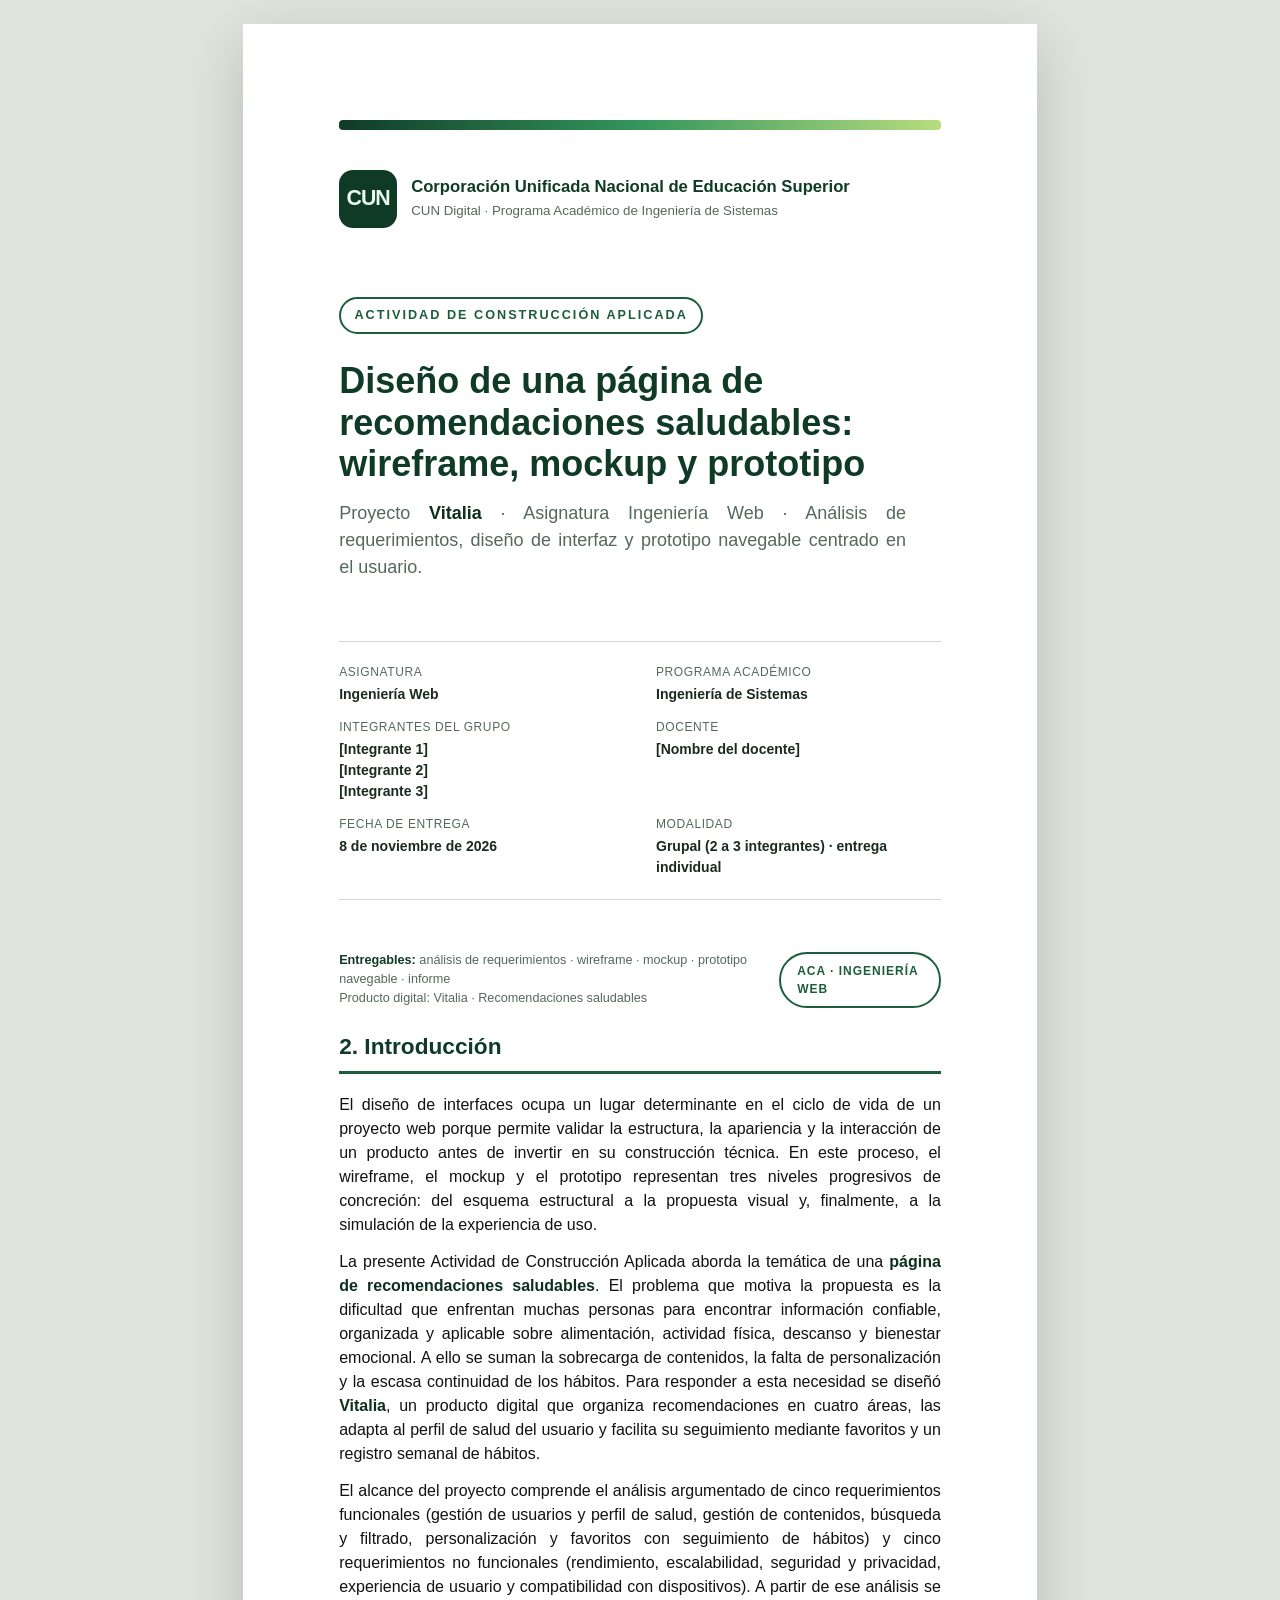
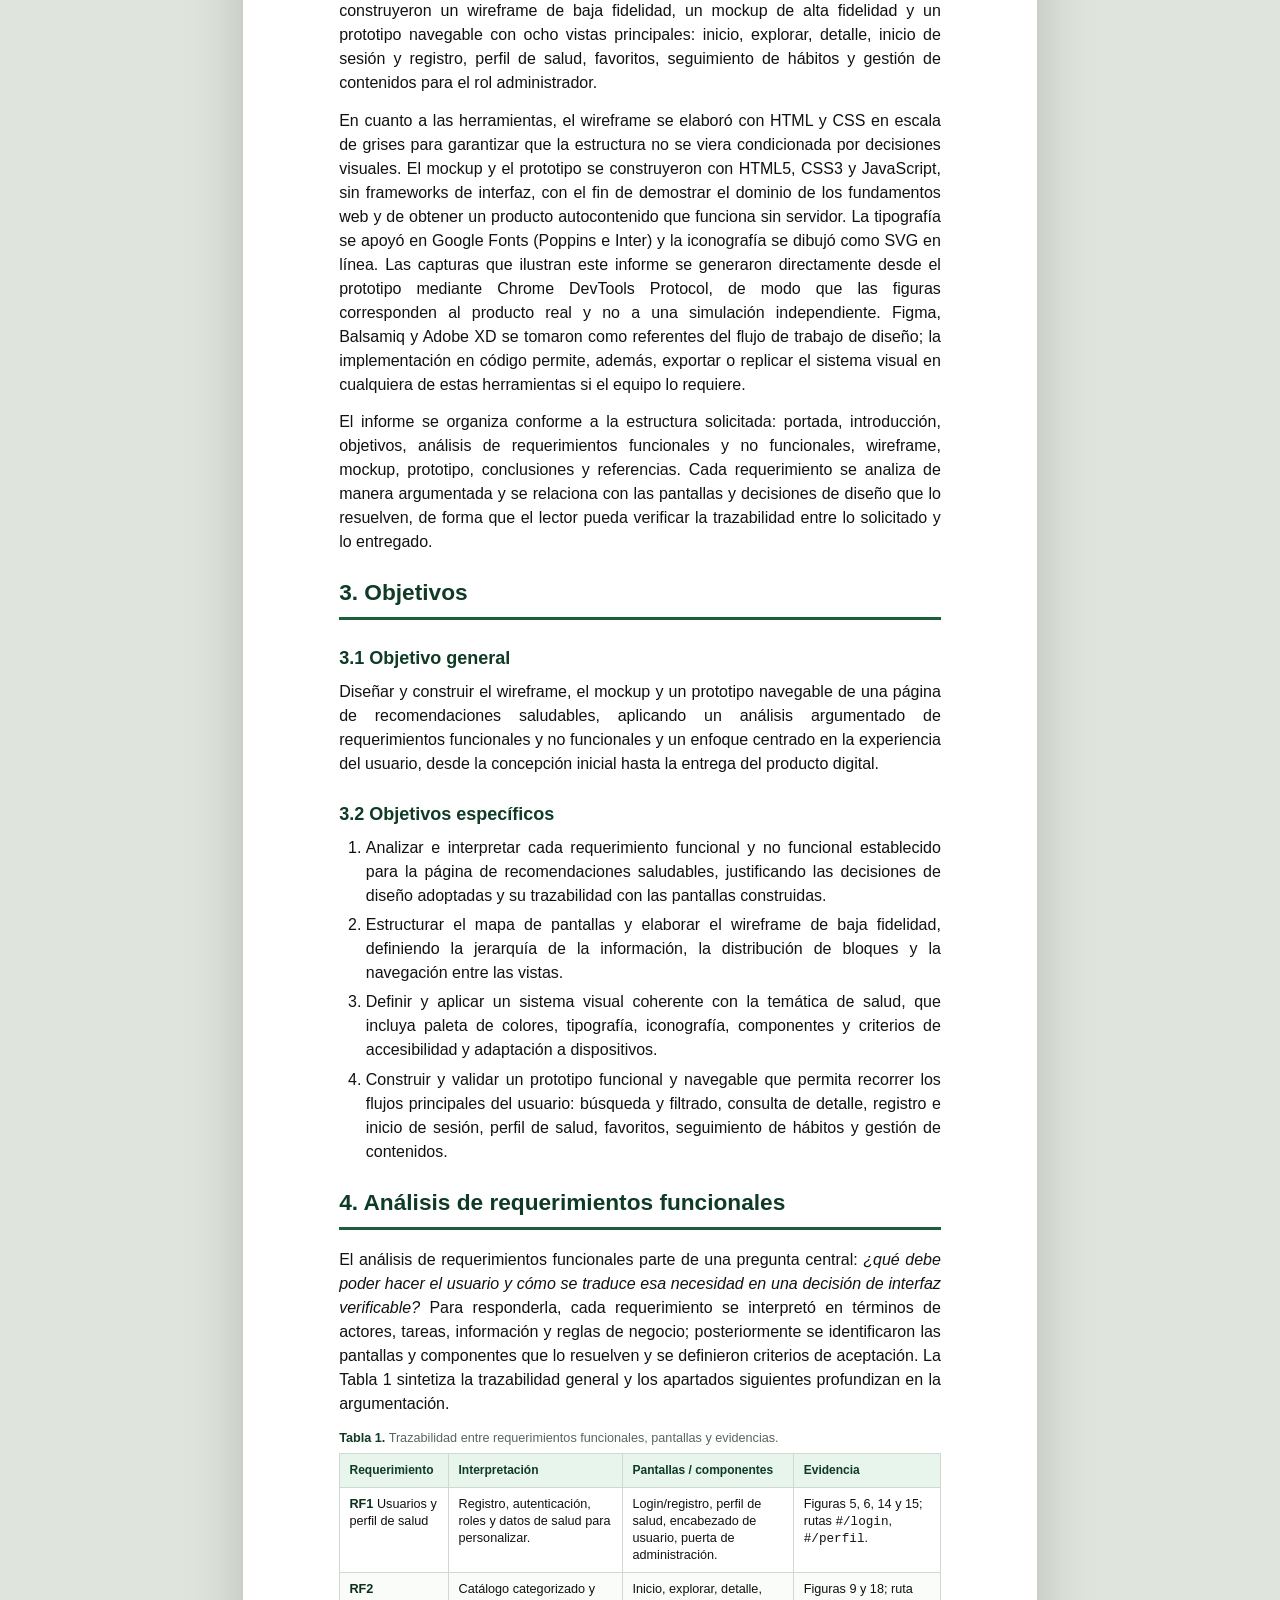
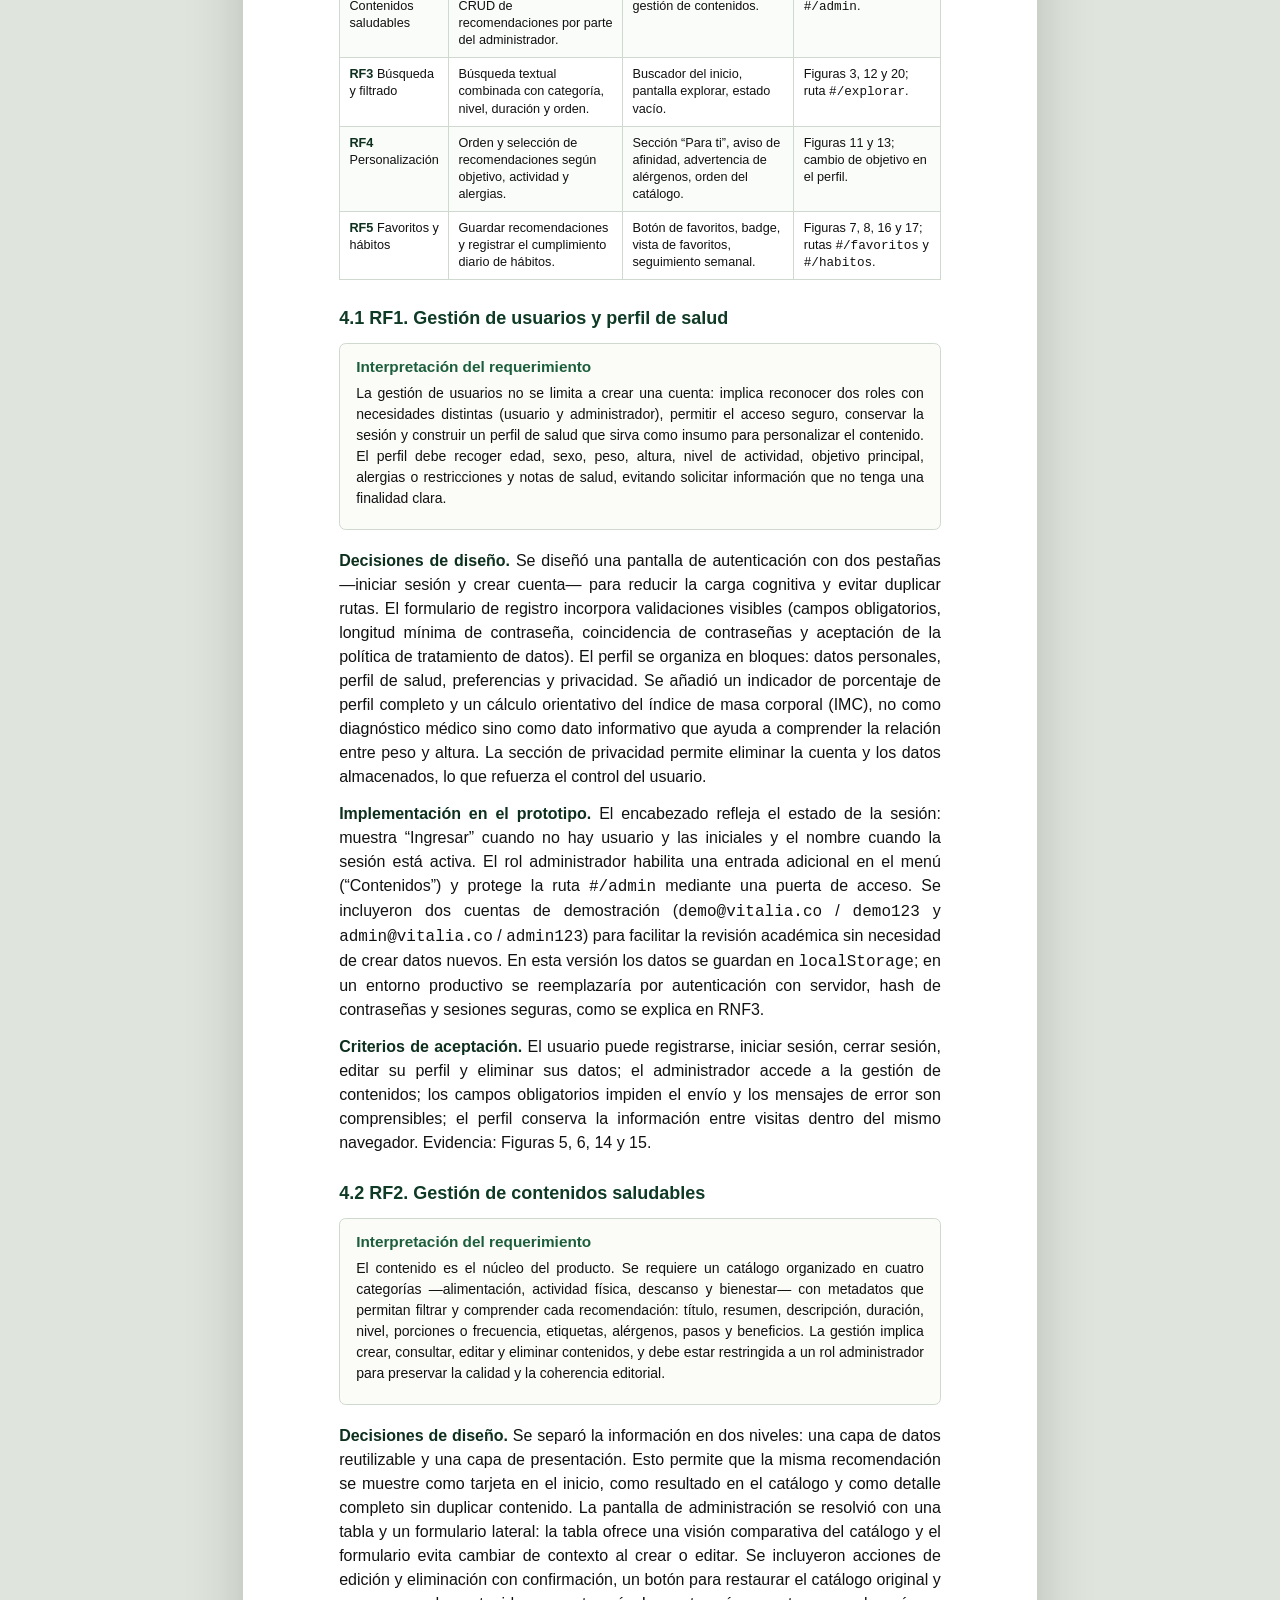
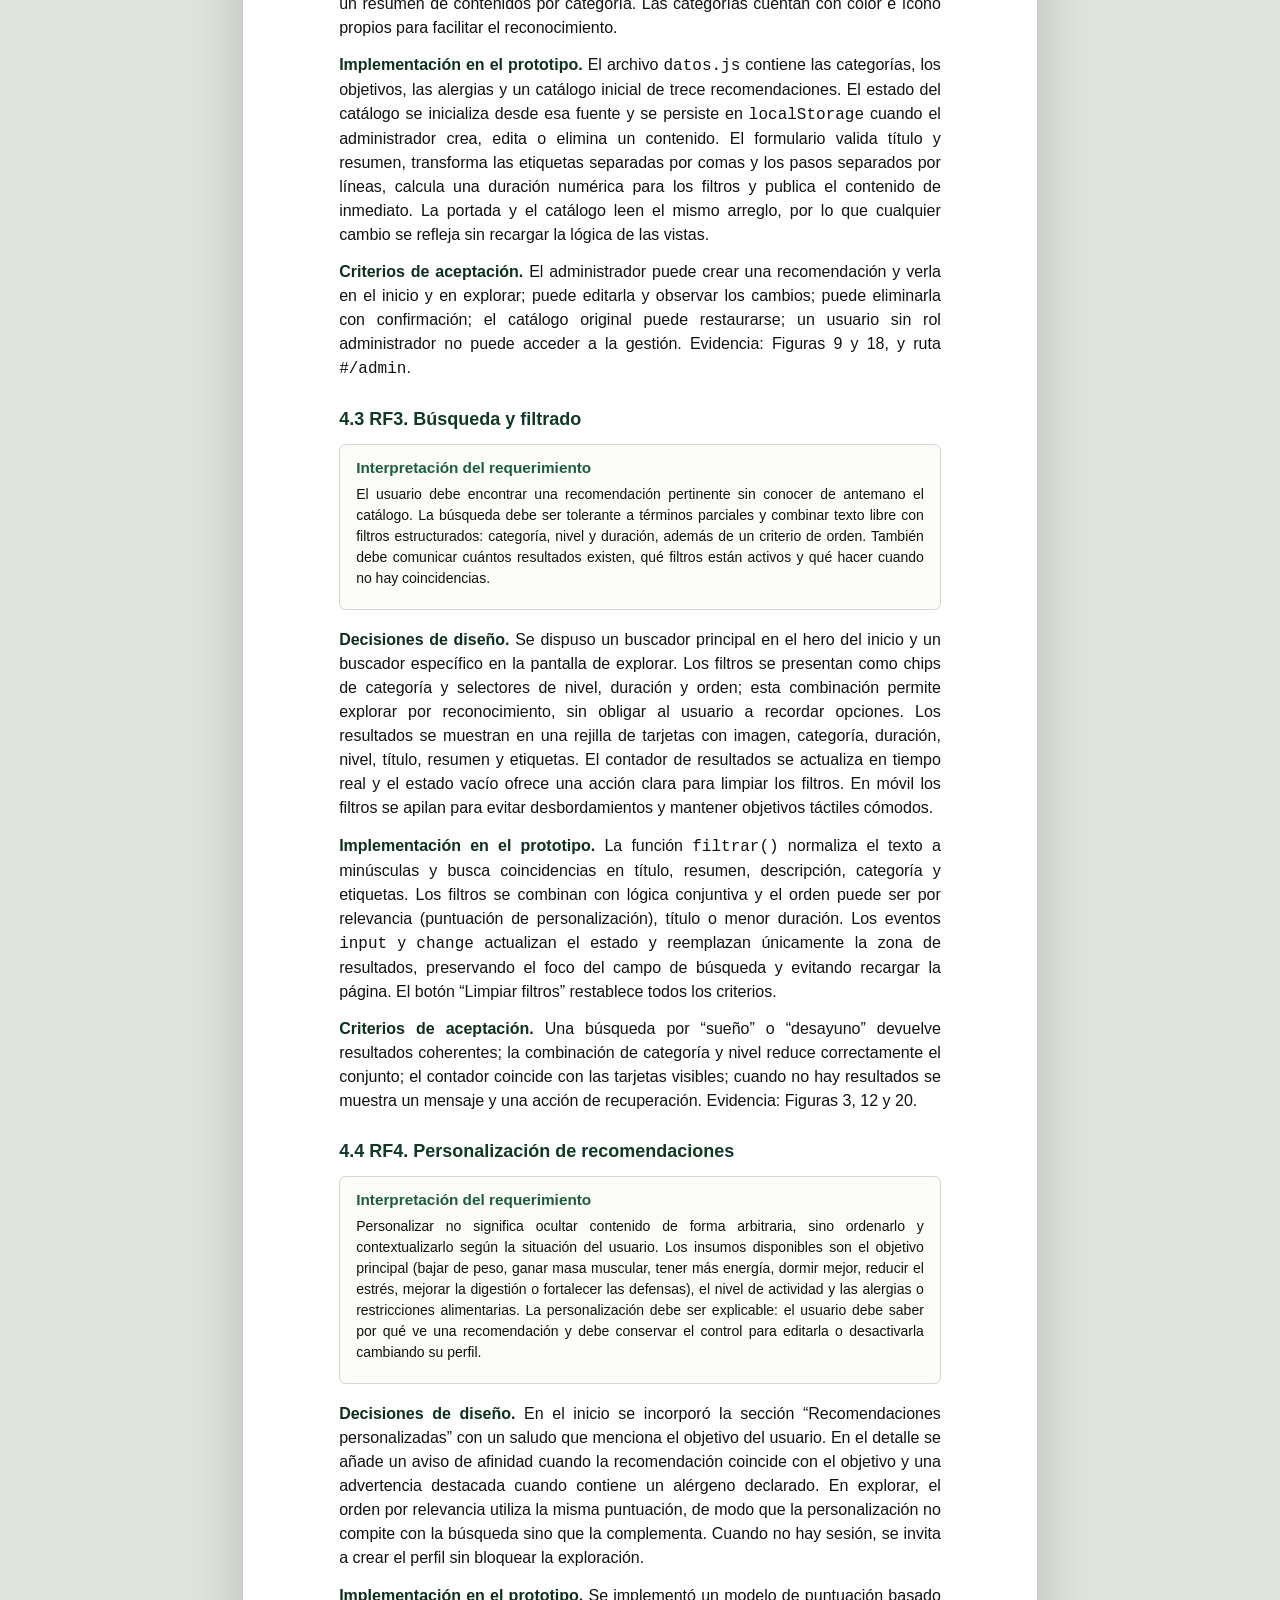
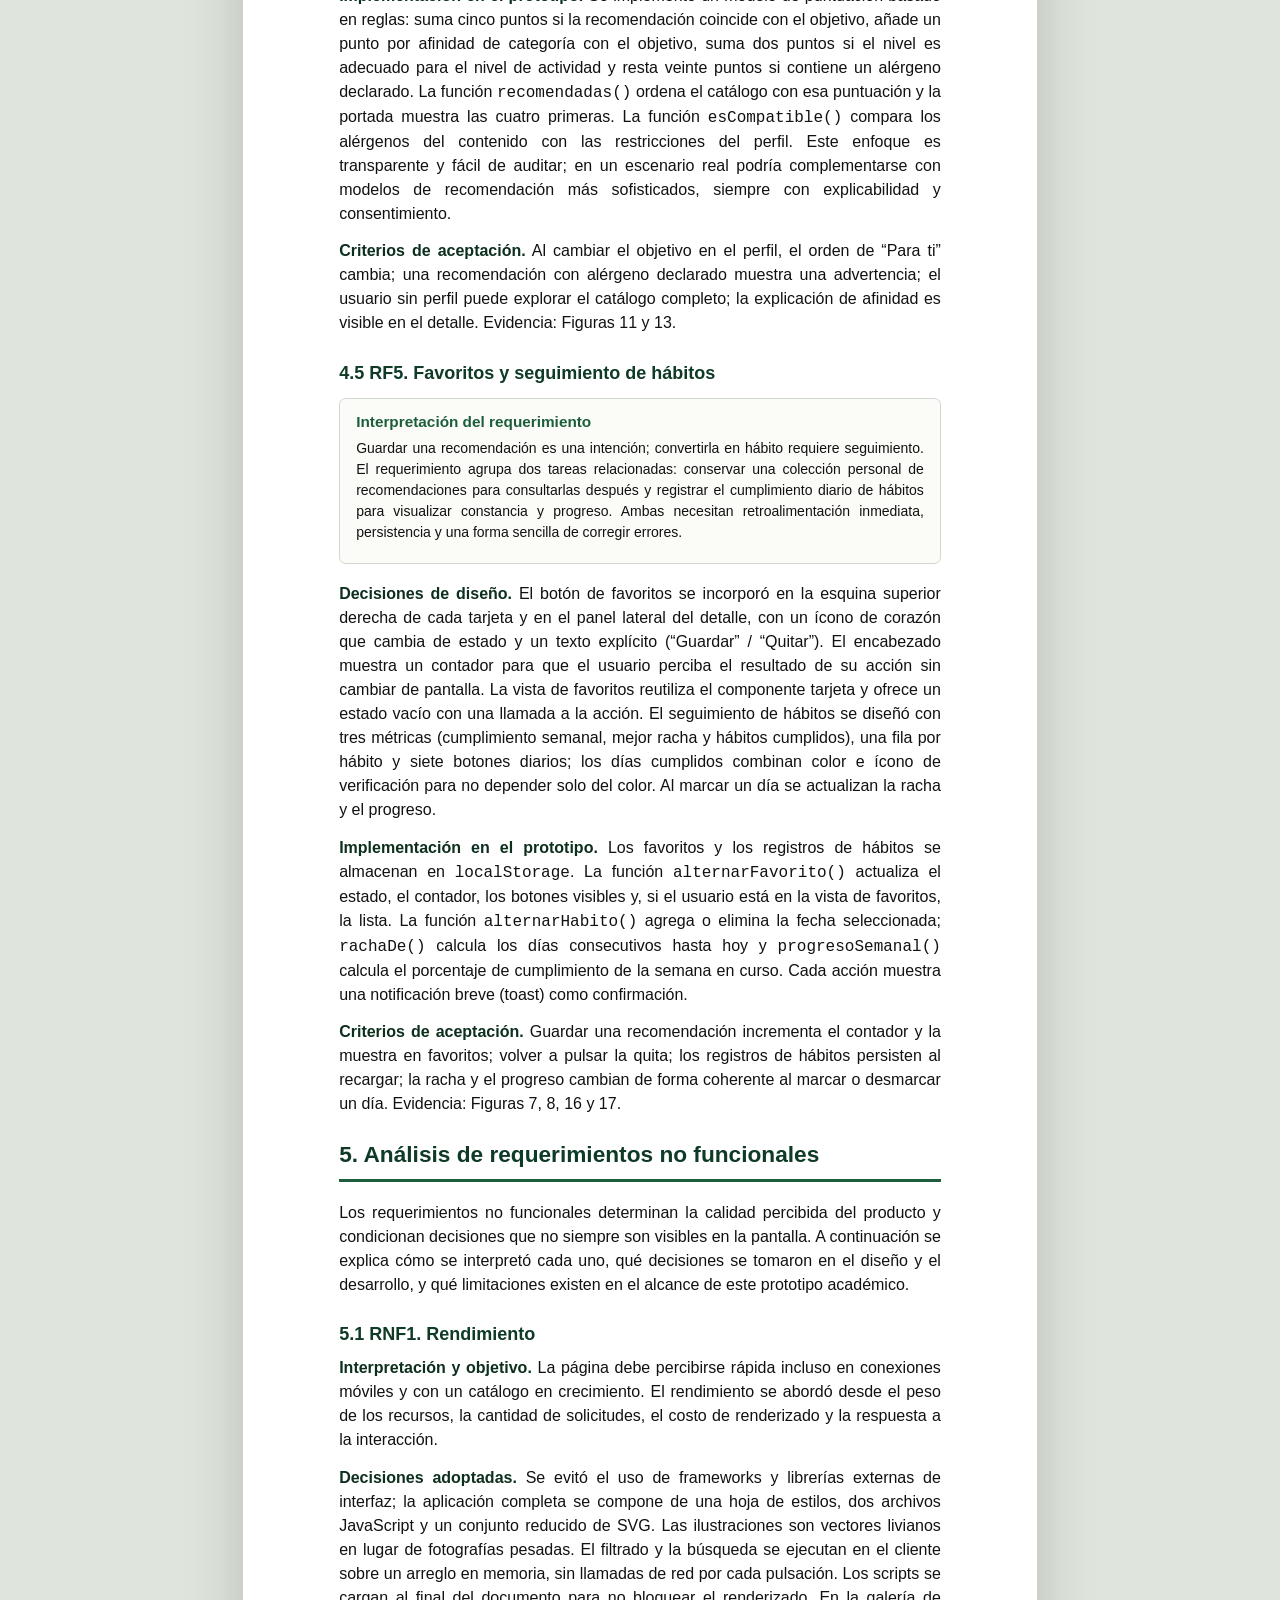
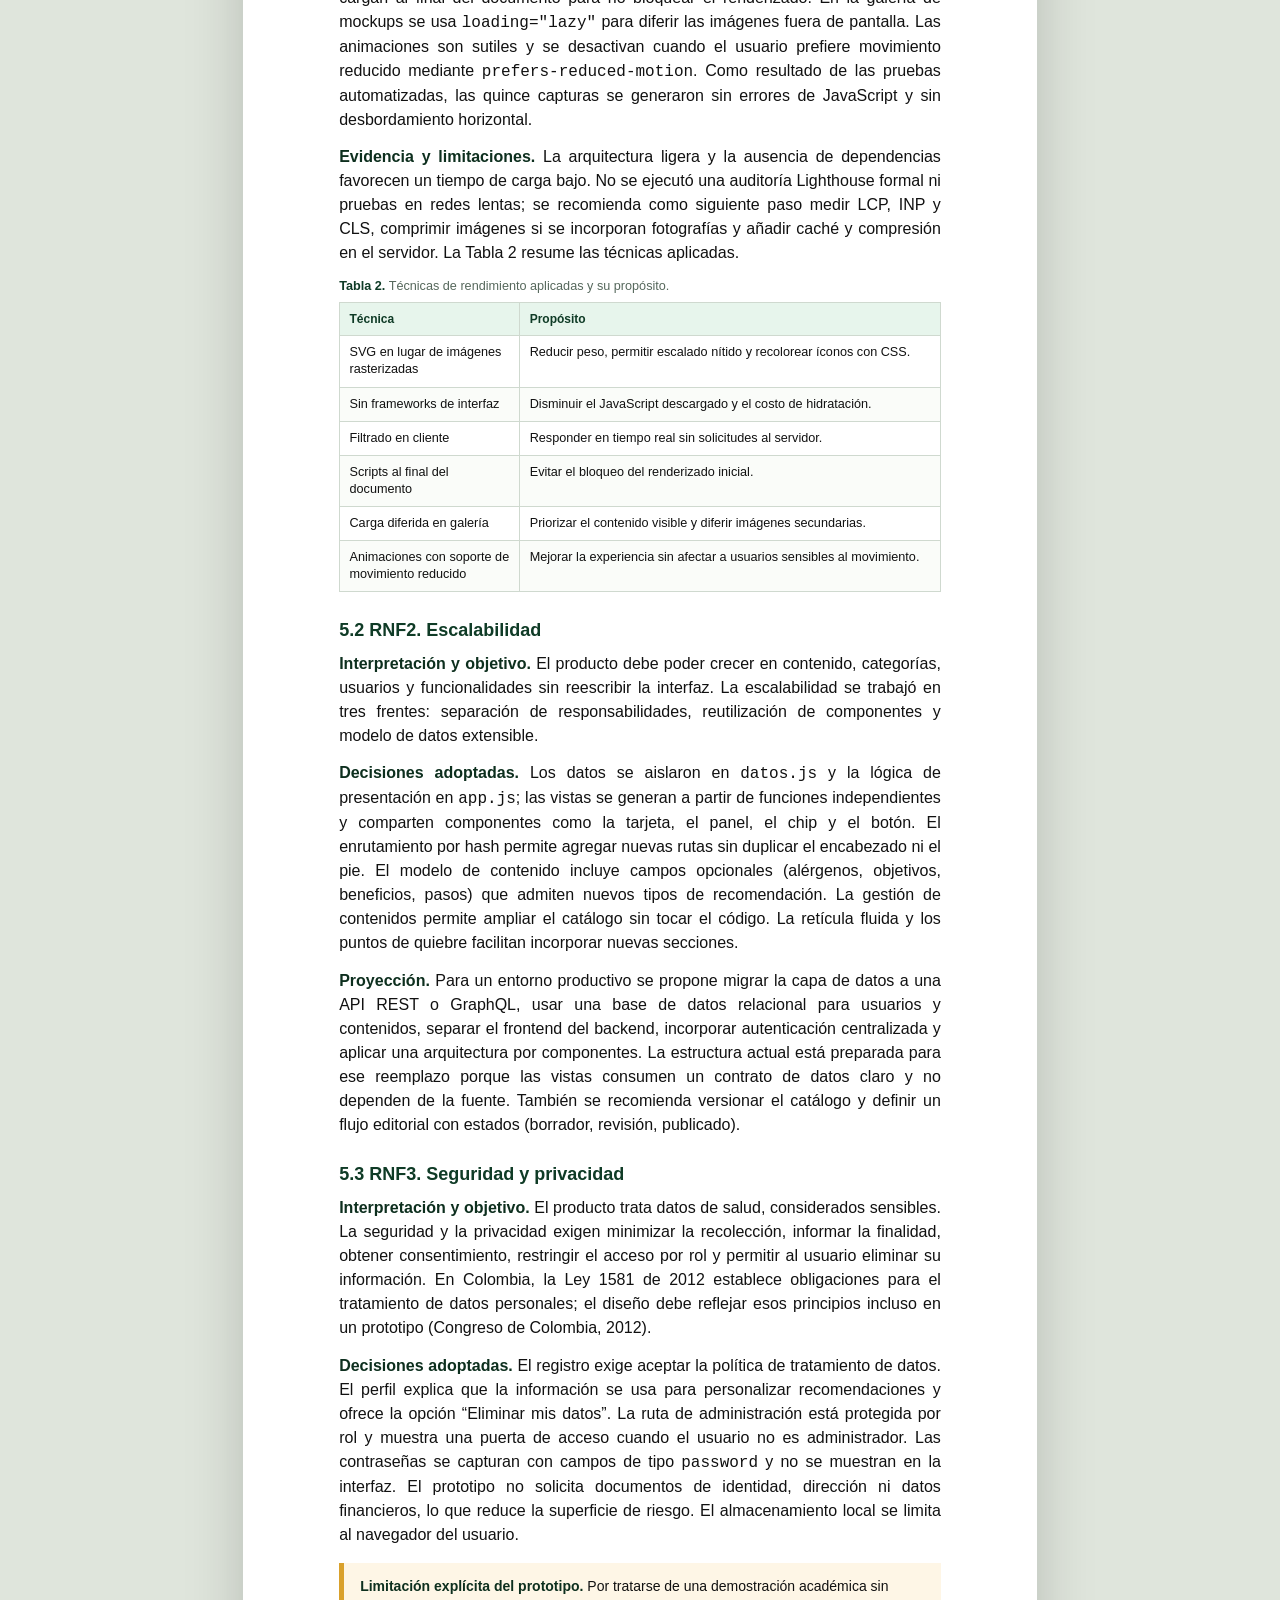
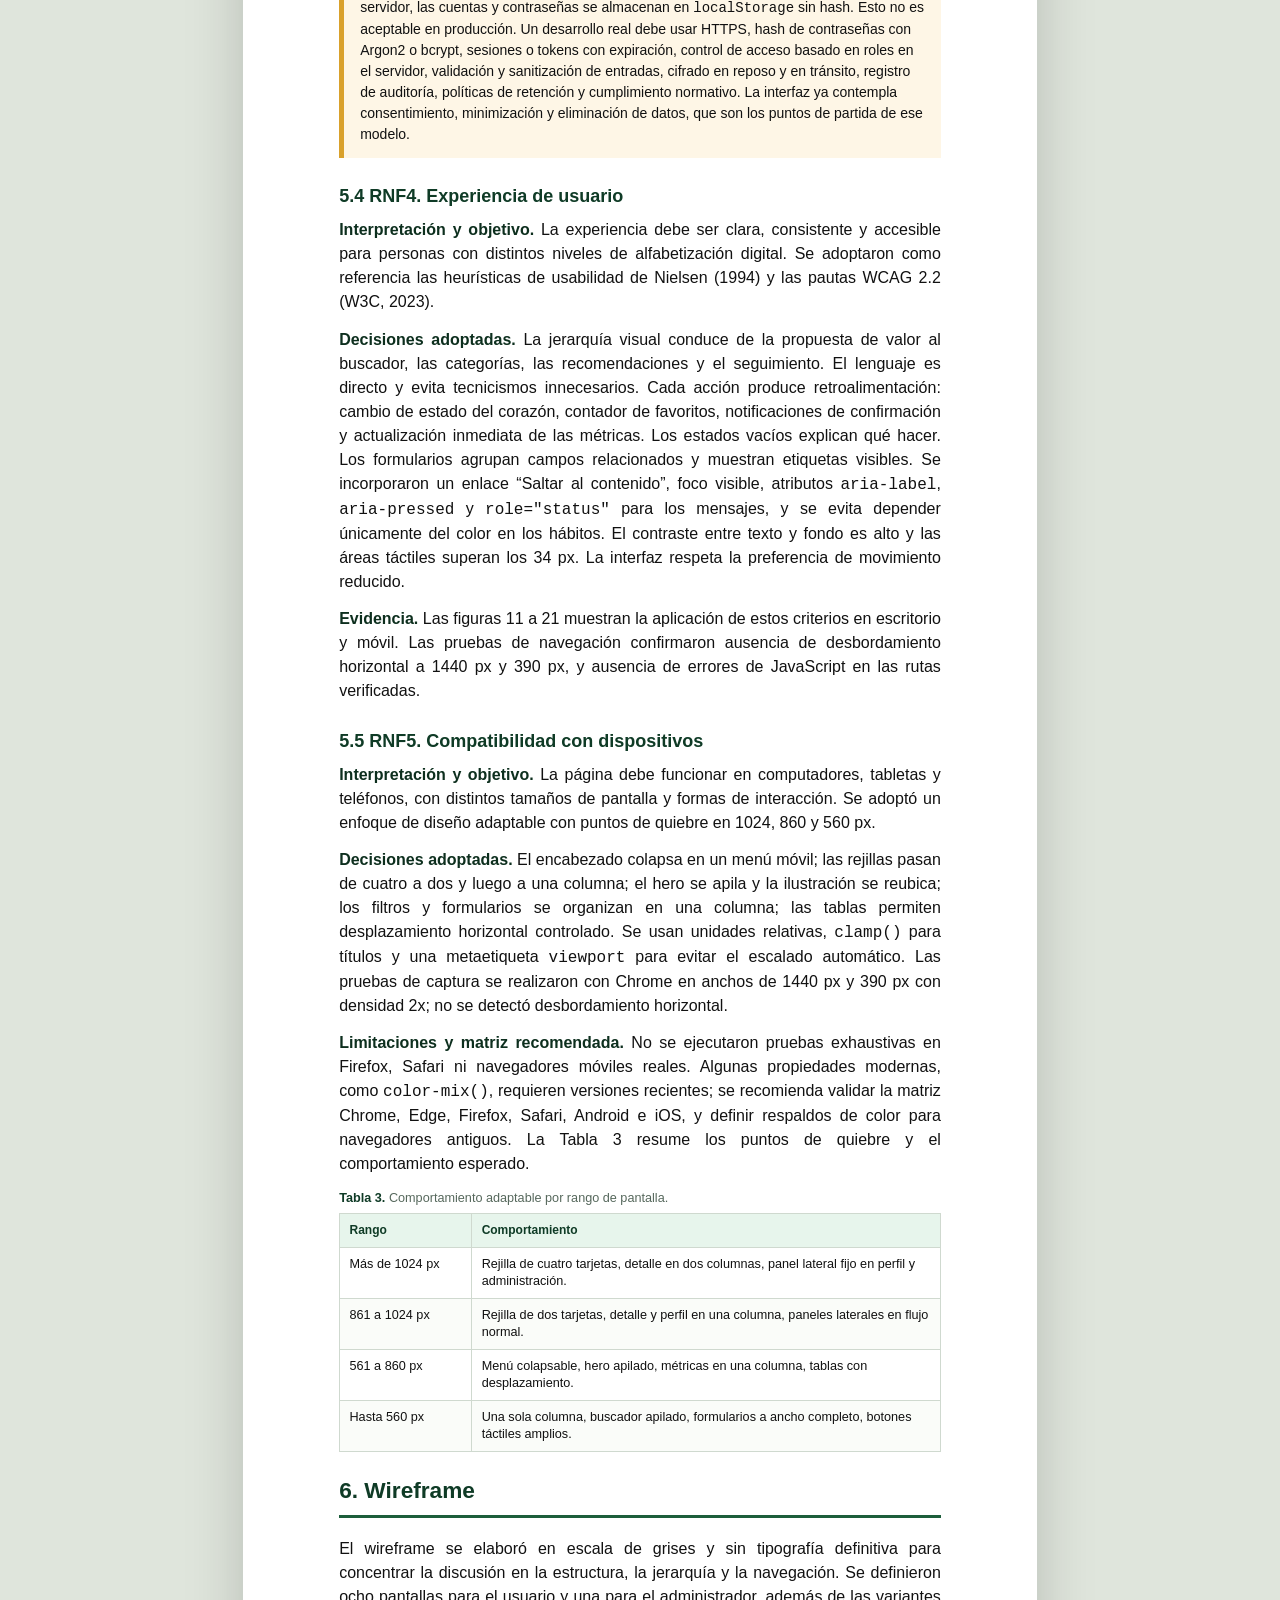
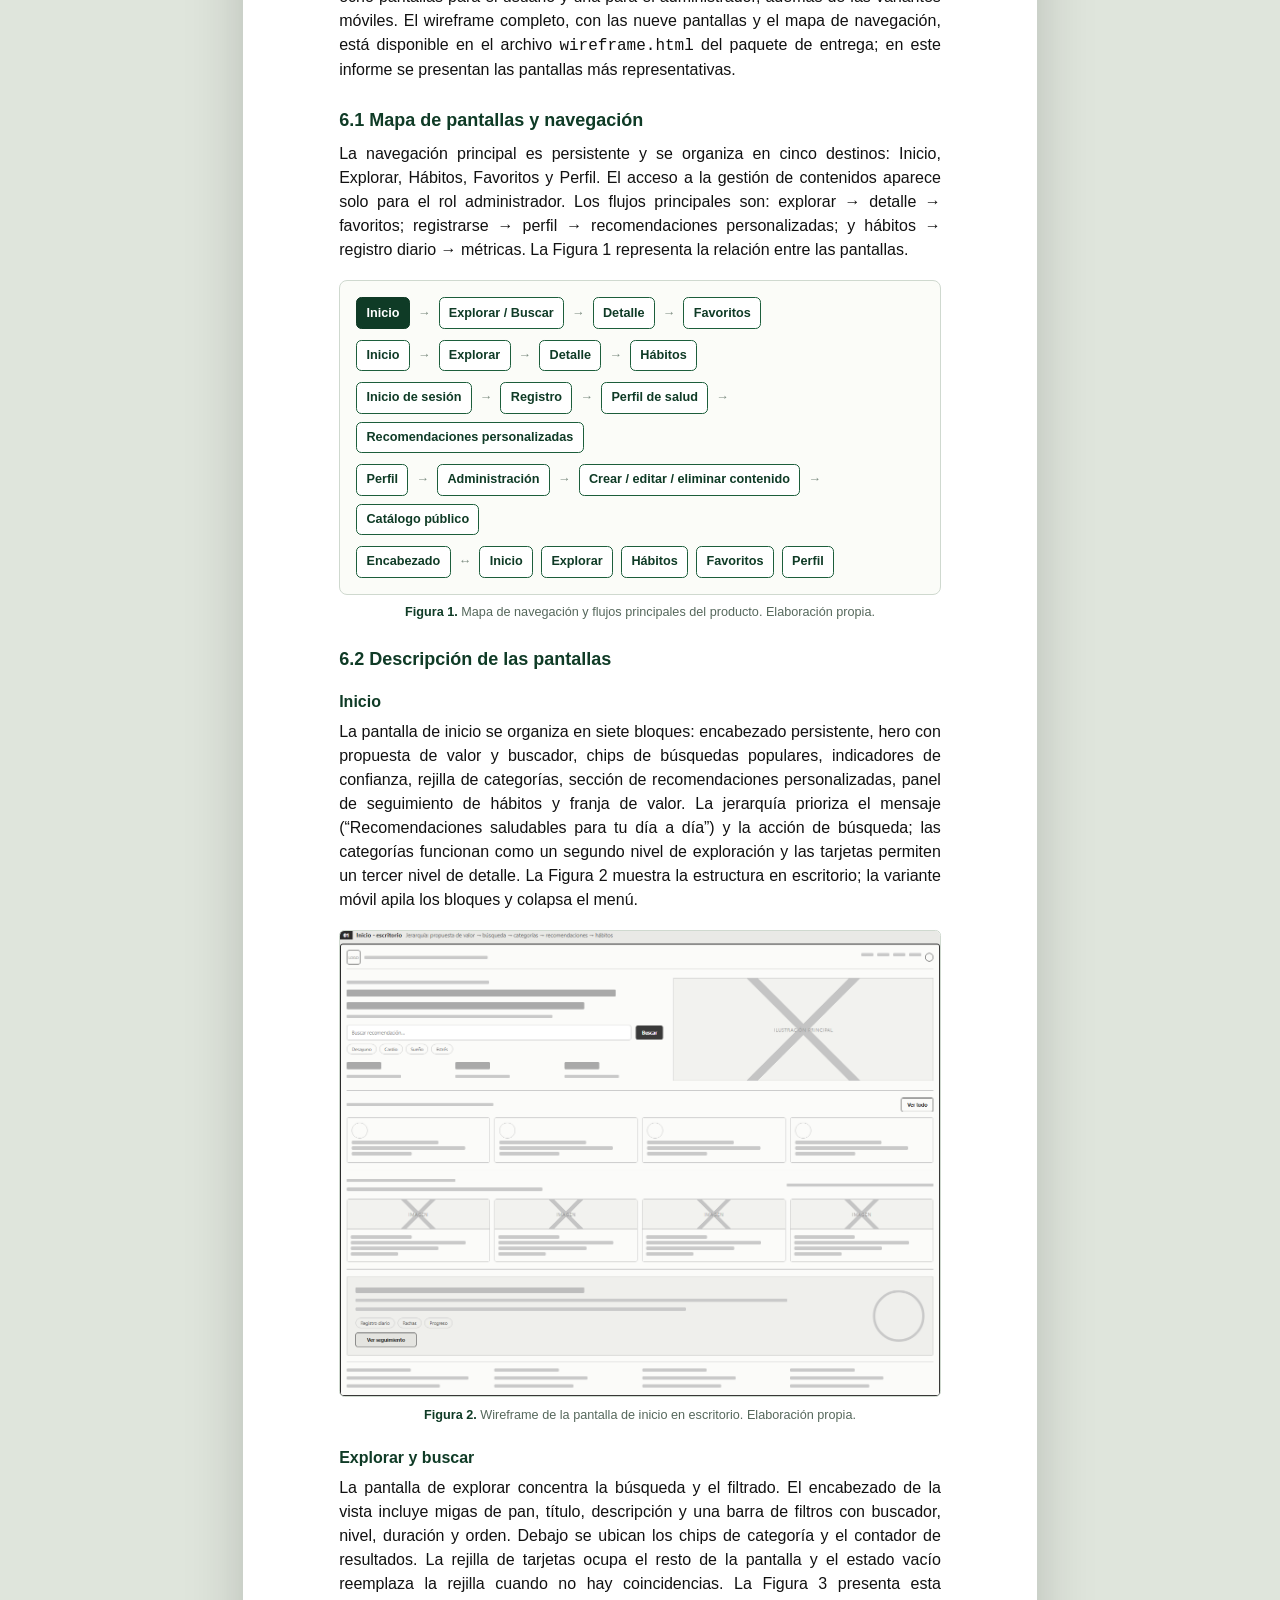
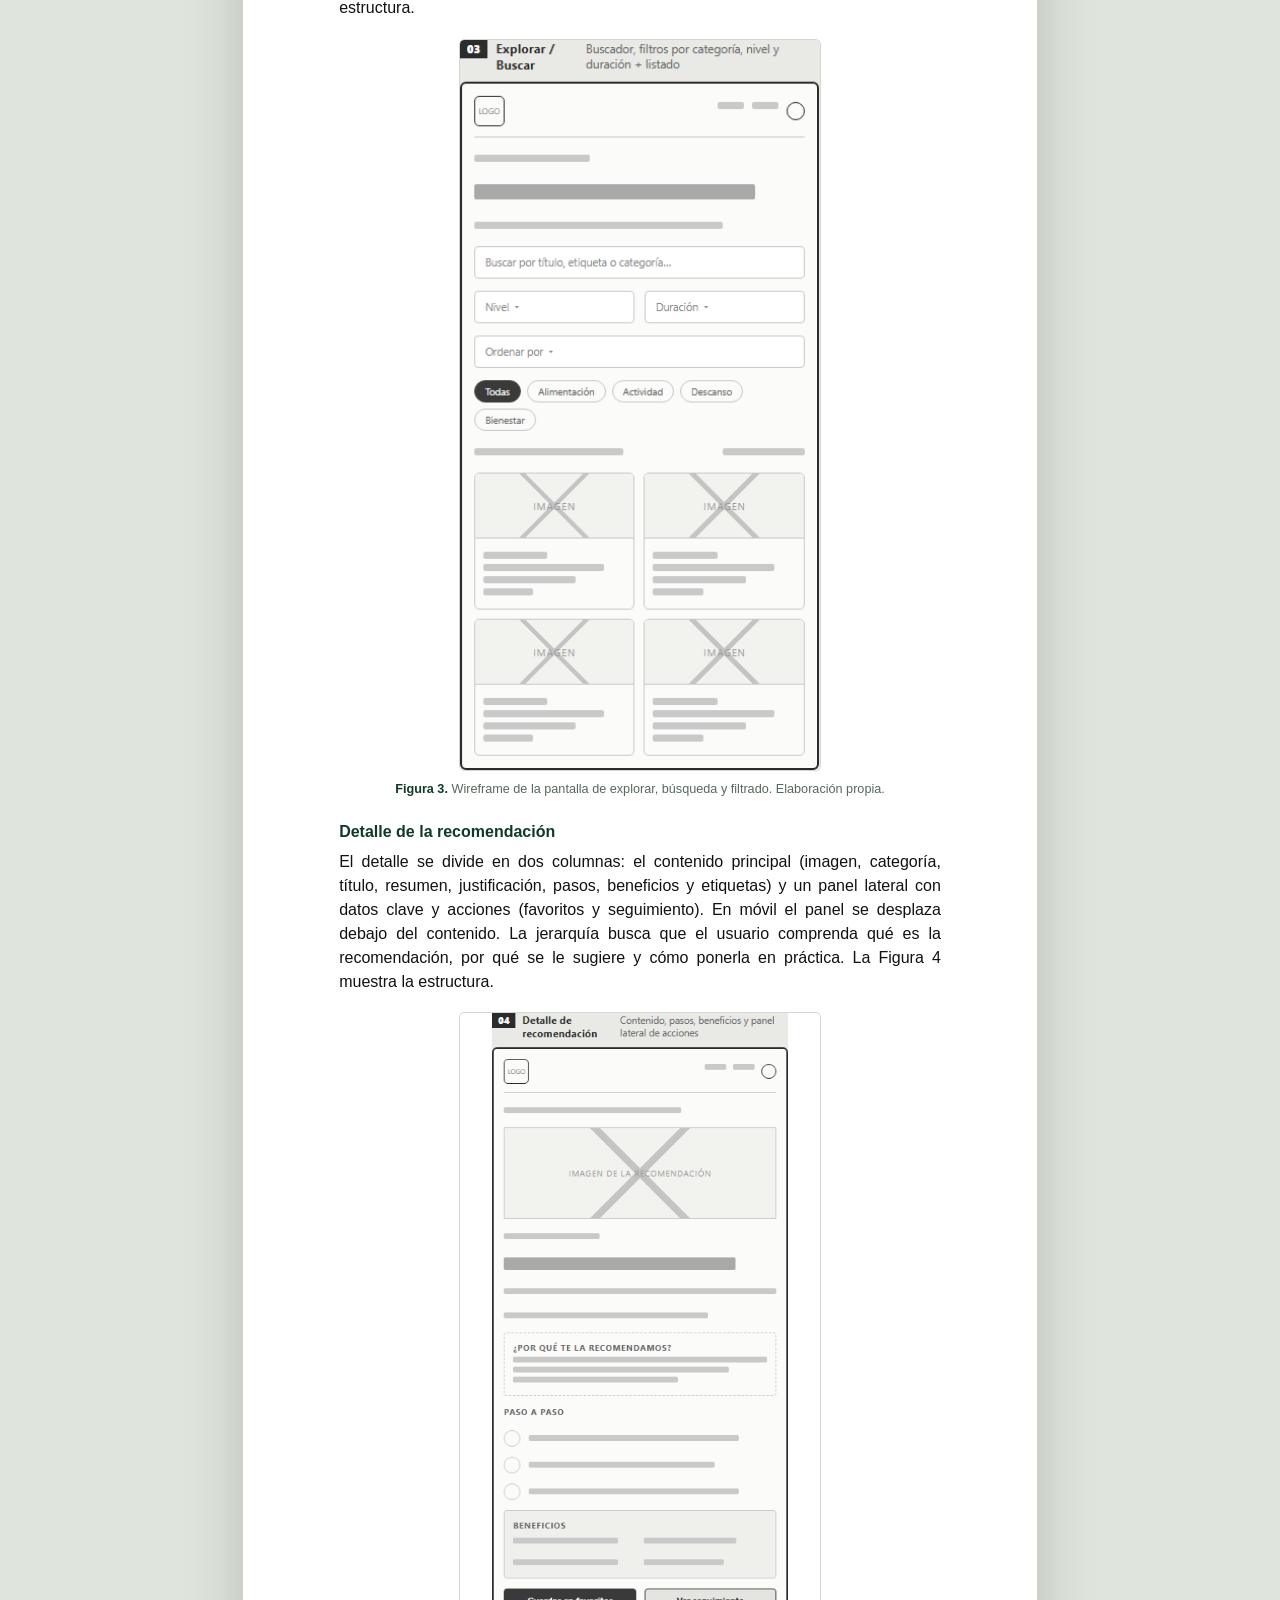
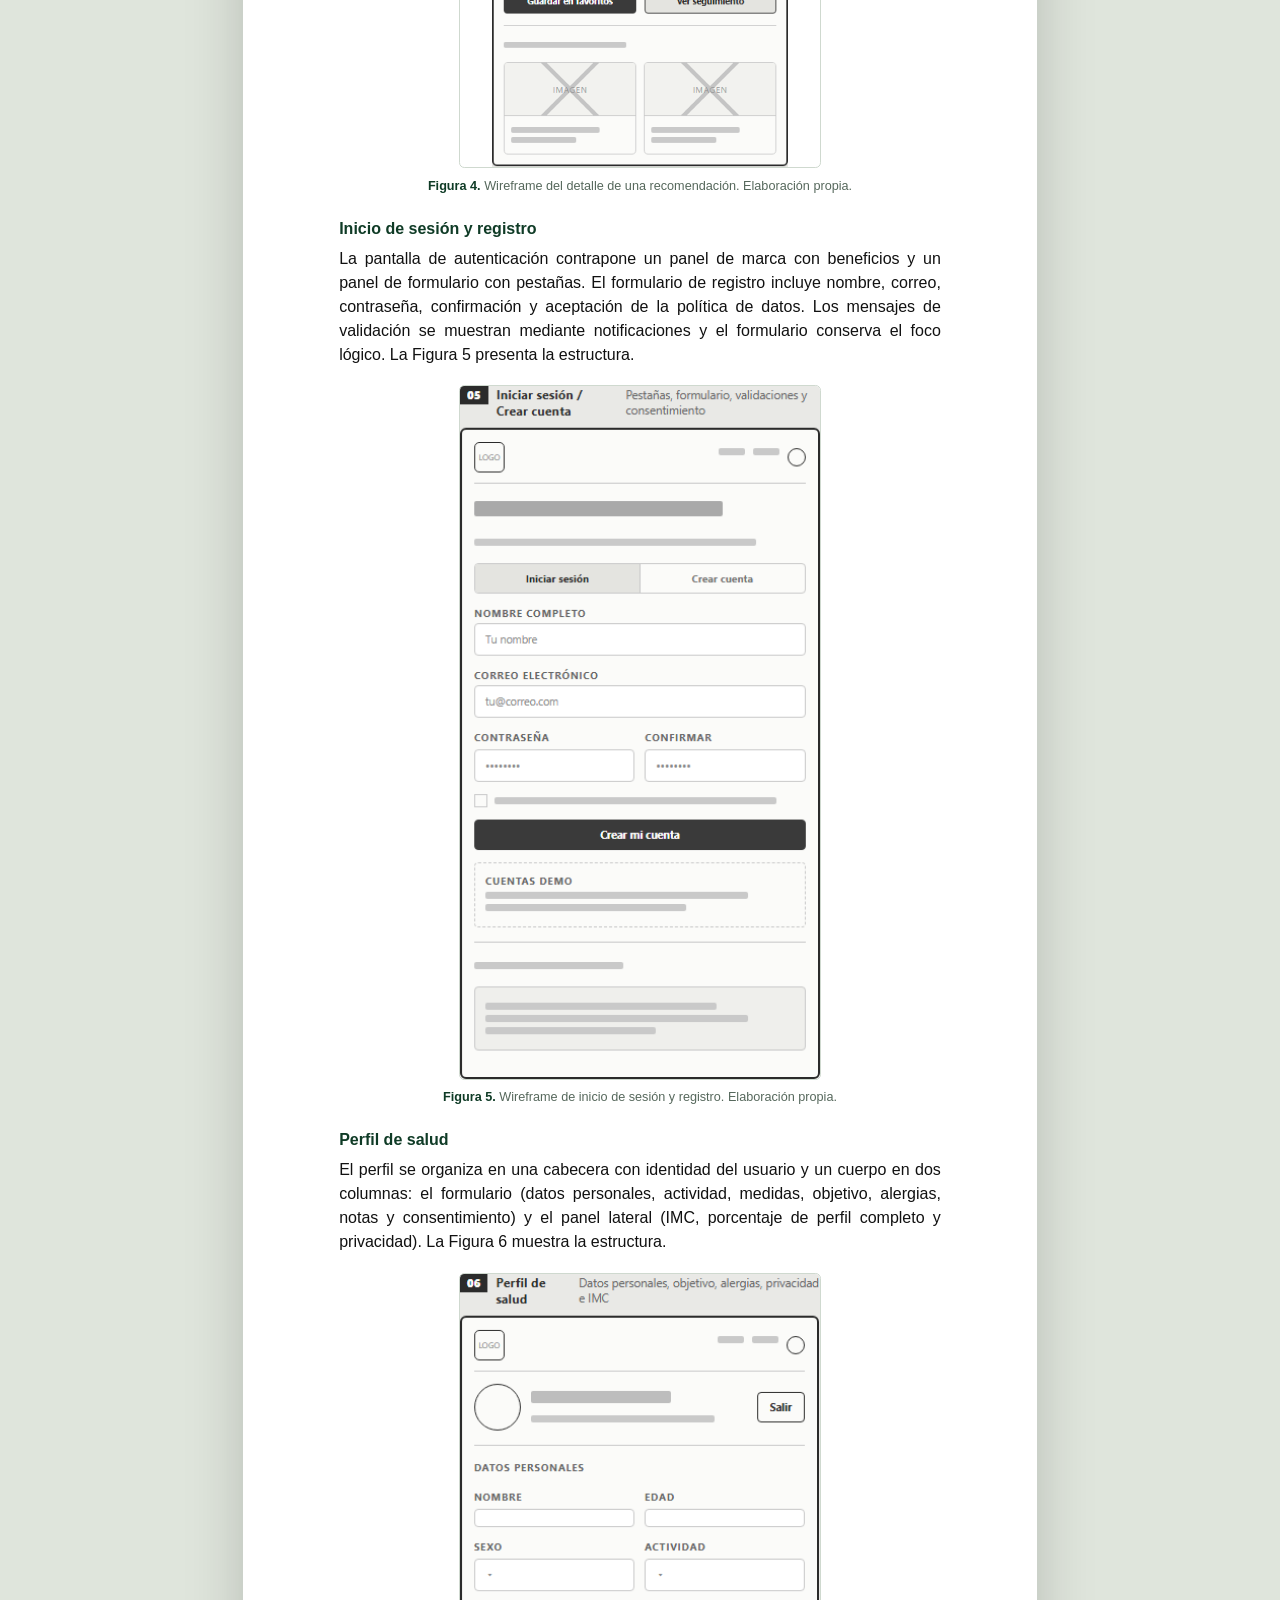
==== informe/informe.html @ 03b935eb "Publicar proyecto Vitalia: wireframe, mockup y prototipo" ====
<!DOCTYPE html>
<html lang="es">
<head>
  <meta charset="UTF-8" />
  <meta name="viewport" content="width=device-width, initial-scale=1.0" />
  <title>Informe ACA · Vitalia · Ingeniería Web</title>
  <style>
    :root {
      --verde: #1c5e3b;
      --verde-oscuro: #0f3b26;
      --verde-claro: #e7f5ec;
      --gris: #56685c;
      --borde: #cfd9cf;
      --tinta: #111;
    }
    * { box-sizing: border-box; }
    html { background: #dfe5dc; }
    body {
      margin: 0;
      font-family: Arial, Helvetica, sans-serif;
      font-size: 12pt;
      line-height: 1.5;
      color: var(--tinta);
    }
    .documento {
      width: 21cm;
      margin: 24px auto;
      background: #fff;
      padding: 2.54cm;
      box-shadow: 0 18px 60px rgba(0,0,0,0.18);
    }
    h1, h2, h3, h4 { font-family: Arial, Helvetica, sans-serif; color: var(--verde-oscuro); line-height: 1.25; }
    h1 { font-size: 17pt; margin: 0 0 14pt; padding-bottom: 8pt; border-bottom: 2.5pt solid var(--verde); }
    h2 { font-size: 13.5pt; margin: 20pt 0 8pt; }
    h3 { font-size: 12pt; margin: 16pt 0 6pt; }
    h4 { font-size: 11.5pt; margin: 12pt 0 4pt; }
    p { margin: 0 0 10pt; text-align: justify; }
    ul, ol { margin: 0 0 12pt 20pt; padding: 0; }
    li { margin-bottom: 4pt; text-align: justify; }
    a { color: var(--verde); }
    strong { color: #0d2f1e; }
    .seccion { margin-top: 18pt; }
    .salto { page-break-before: always; break-before: page; }

    /* Portada */
    .portada { min-height: 23.5cm; display: flex; flex-direction: column; page-break-after: always; break-after: page; }
    .portada__franja { height: 10px; background: linear-gradient(90deg, var(--verde-oscuro), #34965d, #b7dd7f); border-radius: 4px; }
    .portada__institucion { display: flex; align-items: center; gap: 14px; margin-top: 30pt; }
    .portada__logo {
      width: 58px; height: 58px; border-radius: 14px; background: var(--verde-oscuro); color: #eafbee;
      display: grid; place-items: center; font-size: 16pt; font-weight: bold; letter-spacing: -1px;
    }
    .portada__institucion strong { display: block; font-size: 12.5pt; color: var(--verde-oscuro); line-height: 1.3; }
    .portada__institucion span { font-size: 10pt; color: var(--gris); }
    .portada__centro { margin-top: 52pt; }
    .portada__etiqueta { display: inline-block; font-size: 9.5pt; letter-spacing: 2px; text-transform: uppercase; color: var(--verde); font-weight: bold; border: 1.5pt solid var(--verde); padding: 5pt 10pt; border-radius: 999px; }
    .portada h1 { font-size: 27pt; line-height: 1.15; border: none; margin: 20pt 0 12pt; padding: 0; color: var(--verde-oscuro); }
    .portada__subtitulo { font-size: 13.5pt; color: var(--gris); max-width: 15cm; margin-bottom: 34pt; }
    .portada__datos { border-top: 1pt solid var(--borde); border-bottom: 1pt solid var(--borde); padding: 16pt 0; display: grid; grid-template-columns: 1fr 1fr; gap: 10pt 24pt; font-size: 10.5pt; }
    .portada__datos dt { color: var(--gris); font-size: 9pt; text-transform: uppercase; letter-spacing: 0.6px; margin-bottom: 2pt; }
    .portada__datos dd { margin: 0; font-weight: bold; color: #1b2a1f; }
    .portada__pie { margin-top: auto; display: flex; justify-content: space-between; align-items: flex-end; gap: 20px; font-size: 9.5pt; color: var(--gris); padding-top: 18pt; }
    .portada__pie strong { color: var(--verde-oscuro); }
    .portada__sello { border: 1.5pt solid var(--verde); color: var(--verde); border-radius: 999px; padding: 6pt 12pt; font-weight: bold; font-size: 9pt; letter-spacing: 1px; text-transform: uppercase; }

    /* Figuras y tablas */
    figure { margin: 14pt 0 18pt; page-break-inside: avoid; break-inside: avoid; text-align: center; }
    figure img { display: block; width: 100%; height: auto; max-height: 20cm; object-fit: contain; border: 1pt solid var(--borde); border-radius: 4pt; background: #fff; }
    figure img.movil { max-width: 7.4cm; max-height: 19cm; margin: 0 auto; }
    figure img.wf-movil { max-width: 9.6cm; max-height: 20cm; margin: 0 auto; }
    figcaption { font-size: 9.5pt; color: var(--gris); margin-top: 7pt; line-height: 1.35; text-align: center; }
    figcaption strong { color: var(--verde-oscuro); }
    table { width: 100%; border-collapse: collapse; margin: 8pt 0 16pt; font-size: 9.5pt; line-height: 1.35; page-break-inside: avoid; break-inside: avoid; }
    caption { caption-side: top; text-align: left; font-size: 9.5pt; color: var(--gris); margin-bottom: 5pt; }
    caption strong { color: var(--verde-oscuro); }
    th { background: var(--verde-claro); color: var(--verde-oscuro); text-align: left; padding: 6pt 7pt; border: 0.75pt solid var(--borde); font-size: 9pt; }
    td { padding: 6pt 7pt; border: 0.75pt solid var(--borde); vertical-align: top; }
    tr:nth-child(even) td { background: #fafcf9; }

    .destacado { background: var(--verde-claro); border-left: 4pt solid var(--verde); padding: 10pt 12pt; margin: 12pt 0; font-size: 10.5pt; page-break-inside: avoid; }
    .nota { background: #fef6e6; border-left: 4pt solid #d9a12c; padding: 10pt 12pt; margin: 12pt 0; font-size: 10.5pt; page-break-inside: avoid; }
    .ficha { border: 0.75pt solid var(--borde); border-radius: 5pt; padding: 10pt 12pt; margin: 10pt 0 14pt; background: #fbfcf8; page-break-inside: avoid; }
    .ficha h4 { margin: 0 0 5pt; color: var(--verde); }
    .ficha p { margin: 0 0 5pt; font-size: 10.5pt; }
    .etiqueta-rf { display: inline-block; background: var(--verde-oscuro); color: #fff; font-size: 8.5pt; padding: 2pt 7pt; border-radius: 999px; letter-spacing: 0.5px; vertical-align: middle; margin-right: 6px; }
    .refs p { padding-left: 1.27cm; text-indent: -1.27cm; margin-bottom: 8pt; text-align: left; }
    .mapa { border: 1pt solid var(--borde); border-radius: 6pt; padding: 12pt; background: #fbfcf8; page-break-inside: avoid; }
    .mapa__fila { display: flex; gap: 6pt; align-items: center; flex-wrap: wrap; margin-bottom: 8pt; font-size: 9.5pt; }
    .mapa__nodo { border: 1pt solid var(--verde); color: var(--verde-oscuro); background: #fff; border-radius: 4pt; padding: 4pt 7pt; font-weight: bold; }
    .mapa__nodo--fuerte { background: var(--verde-oscuro); color: #fff; border-color: var(--verde-oscuro); }
    .mapa__flecha { color: #7c8c80; font-weight: bold; }
    .enlace-caja { border: 1.5pt dashed var(--verde); border-radius: 6pt; padding: 12pt 14pt; background: #f4fbf6; page-break-inside: avoid; }
    .enlace-caja p { margin-bottom: 5pt; }
    .pie-doc { margin-top: 26pt; border-top: 1pt solid var(--borde); padding-top: 8pt; font-size: 8.5pt; color: var(--gris); text-align: center; }

    @page { size: A4; margin: 2.54cm; }
    @media print {
      html, body { background: #fff; }
      .documento { width: auto; margin: 0; padding: 0; box-shadow: none; }
      a { color: var(--tinta); text-decoration: none; }
      .salto { page-break-before: always; }
      figure, table, .ficha, .destacado, .nota, .enlace-caja { page-break-inside: avoid; }
      h1, h2, h3 { page-break-after: avoid; }
    }
  </style>
</head>
<body>
<div class="documento">

  <!-- ===================== 1. PORTADA ===================== -->
  <section class="portada">
    <div class="portada__franja"></div>
    <div class="portada__institucion">
      <div class="portada__logo">CUN</div>
      <div>
        <strong>Corporación Unificada Nacional de Educación Superior</strong>
        <span>CUN Digital · Programa Académico de Ingeniería de Sistemas</span>
      </div>
    </div>

    <div class="portada__centro">
      <span class="portada__etiqueta">Actividad de Construcción Aplicada</span>
      <h1>Diseño de una página de recomendaciones saludables: wireframe, mockup y prototipo</h1>
      <p class="portada__subtitulo">Proyecto <strong>Vitalia</strong> · Asignatura Ingeniería Web · Análisis de requerimientos, diseño de interfaz y prototipo navegable centrado en el usuario.</p>
    </div>

    <dl class="portada__datos">
      <div><dt>Asignatura</dt><dd>Ingeniería Web</dd></div>
      <div><dt>Programa académico</dt><dd>Ingeniería de Sistemas</dd></div>
      <div><dt>Integrantes del grupo</dt><dd>[Integrante 1]<br />[Integrante 2]<br />[Integrante 3]</dd></div>
      <div><dt>Docente</dt><dd>[Nombre del docente]</dd></div>
      <div><dt>Fecha de entrega</dt><dd>8 de noviembre de 2026</dd></div>
      <div><dt>Modalidad</dt><dd>Grupal (2 a 3 integrantes) · entrega individual</dd></div>
    </dl>

    <div class="portada__pie">
      <div>
        <strong>Entregables:</strong> análisis de requerimientos · wireframe · mockup · prototipo navegable · informe<br />
        <span>Producto digital: Vitalia · Recomendaciones saludables</span>
      </div>
      <span class="portada__sello">ACA · Ingeniería Web</span>
    </div>
  </section>

  <!-- ===================== 2. INTRODUCCIÓN ===================== -->
  <section class="seccion">
    <h1>2. Introducción</h1>
    <p>El diseño de interfaces ocupa un lugar determinante en el ciclo de vida de un proyecto web porque permite validar la estructura, la apariencia y la interacción de un producto antes de invertir en su construcción técnica. En este proceso, el wireframe, el mockup y el prototipo representan tres niveles progresivos de concreción: del esquema estructural a la propuesta visual y, finalmente, a la simulación de la experiencia de uso.</p>
    <p>La presente Actividad de Construcción Aplicada aborda la temática de una <strong>página de recomendaciones saludables</strong>. El problema que motiva la propuesta es la dificultad que enfrentan muchas personas para encontrar información confiable, organizada y aplicable sobre alimentación, actividad física, descanso y bienestar emocional. A ello se suman la sobrecarga de contenidos, la falta de personalización y la escasa continuidad de los hábitos. Para responder a esta necesidad se diseñó <strong>Vitalia</strong>, un producto digital que organiza recomendaciones en cuatro áreas, las adapta al perfil de salud del usuario y facilita su seguimiento mediante favoritos y un registro semanal de hábitos.</p>
    <p>El alcance del proyecto comprende el análisis argumentado de cinco requerimientos funcionales (gestión de usuarios y perfil de salud, gestión de contenidos, búsqueda y filtrado, personalización y favoritos con seguimiento de hábitos) y cinco requerimientos no funcionales (rendimiento, escalabilidad, seguridad y privacidad, experiencia de usuario y compatibilidad con dispositivos). A partir de ese análisis se construyeron un wireframe de baja fidelidad, un mockup de alta fidelidad y un prototipo navegable con ocho vistas principales: inicio, explorar, detalle, inicio de sesión y registro, perfil de salud, favoritos, seguimiento de hábitos y gestión de contenidos para el rol administrador.</p>
    <p>En cuanto a las herramientas, el wireframe se elaboró con HTML y CSS en escala de grises para garantizar que la estructura no se viera condicionada por decisiones visuales. El mockup y el prototipo se construyeron con HTML5, CSS3 y JavaScript, sin frameworks de interfaz, con el fin de demostrar el dominio de los fundamentos web y de obtener un producto autocontenido que funciona sin servidor. La tipografía se apoyó en Google Fonts (Poppins e Inter) y la iconografía se dibujó como SVG en línea. Las capturas que ilustran este informe se generaron directamente desde el prototipo mediante Chrome DevTools Protocol, de modo que las figuras corresponden al producto real y no a una simulación independiente. Figma, Balsamiq y Adobe XD se tomaron como referentes del flujo de trabajo de diseño; la implementación en código permite, además, exportar o replicar el sistema visual en cualquiera de estas herramientas si el equipo lo requiere.</p>
    <p>El informe se organiza conforme a la estructura solicitada: portada, introducción, objetivos, análisis de requerimientos funcionales y no funcionales, wireframe, mockup, prototipo, conclusiones y referencias. Cada requerimiento se analiza de manera argumentada y se relaciona con las pantallas y decisiones de diseño que lo resuelven, de forma que el lector pueda verificar la trazabilidad entre lo solicitado y lo entregado.</p>
  </section>

  <!-- ===================== 3. OBJETIVOS ===================== -->
  <section class="seccion salto">
    <h1>3. Objetivos</h1>
    <h2>3.1 Objetivo general</h2>
    <p>Diseñar y construir el wireframe, el mockup y un prototipo navegable de una página de recomendaciones saludables, aplicando un análisis argumentado de requerimientos funcionales y no funcionales y un enfoque centrado en la experiencia del usuario, desde la concepción inicial hasta la entrega del producto digital.</p>

    <h2>3.2 Objetivos específicos</h2>
    <ol>
      <li>Analizar e interpretar cada requerimiento funcional y no funcional establecido para la página de recomendaciones saludables, justificando las decisiones de diseño adoptadas y su trazabilidad con las pantallas construidas.</li>
      <li>Estructurar el mapa de pantallas y elaborar el wireframe de baja fidelidad, definiendo la jerarquía de la información, la distribución de bloques y la navegación entre las vistas.</li>
      <li>Definir y aplicar un sistema visual coherente con la temática de salud, que incluya paleta de colores, tipografía, iconografía, componentes y criterios de accesibilidad y adaptación a dispositivos.</li>
      <li>Construir y validar un prototipo funcional y navegable que permita recorrer los flujos principales del usuario: búsqueda y filtrado, consulta de detalle, registro e inicio de sesión, perfil de salud, favoritos, seguimiento de hábitos y gestión de contenidos.</li>
    </ol>
  </section>

  <!-- ===================== 4. RF ===================== -->
  <section class="seccion salto">
    <h1>4. Análisis de requerimientos funcionales</h1>
    <p>El análisis de requerimientos funcionales parte de una pregunta central: <em>¿qué debe poder hacer el usuario y cómo se traduce esa necesidad en una decisión de interfaz verificable?</em> Para responderla, cada requerimiento se interpretó en términos de actores, tareas, información y reglas de negocio; posteriormente se identificaron las pantallas y componentes que lo resuelven y se definieron criterios de aceptación. La Tabla 1 sintetiza la trazabilidad general y los apartados siguientes profundizan en la argumentación.</p>

    <table>
      <caption><strong>Tabla 1.</strong> Trazabilidad entre requerimientos funcionales, pantallas y evidencias.</caption>
      <thead><tr><th style="width:12%">Requerimiento</th><th style="width:31%">Interpretación</th><th style="width:31%">Pantallas / componentes</th><th style="width:26%">Evidencia</th></tr></thead>
      <tbody>
        <tr><td><strong>RF1</strong> Usuarios y perfil de salud</td><td>Registro, autenticación, roles y datos de salud para personalizar.</td><td>Login/registro, perfil de salud, encabezado de usuario, puerta de administración.</td><td>Figuras 5, 6, 14 y 15; rutas <code>#/login</code>, <code>#/perfil</code>.</td></tr>
        <tr><td><strong>RF2</strong> Contenidos saludables</td><td>Catálogo categorizado y CRUD de recomendaciones por parte del administrador.</td><td>Inicio, explorar, detalle, gestión de contenidos.</td><td>Figuras 9 y 18; ruta <code>#/admin</code>.</td></tr>
        <tr><td><strong>RF3</strong> Búsqueda y filtrado</td><td>Búsqueda textual combinada con categoría, nivel, duración y orden.</td><td>Buscador del inicio, pantalla explorar, estado vacío.</td><td>Figuras 3, 12 y 20; ruta <code>#/explorar</code>.</td></tr>
        <tr><td><strong>RF4</strong> Personalización</td><td>Orden y selección de recomendaciones según objetivo, actividad y alergias.</td><td>Sección “Para ti”, aviso de afinidad, advertencia de alérgenos, orden del catálogo.</td><td>Figuras 11 y 13; cambio de objetivo en el perfil.</td></tr>
        <tr><td><strong>RF5</strong> Favoritos y hábitos</td><td>Guardar recomendaciones y registrar el cumplimiento diario de hábitos.</td><td>Botón de favoritos, badge, vista de favoritos, seguimiento semanal.</td><td>Figuras 7, 8, 16 y 17; rutas <code>#/favoritos</code> y <code>#/habitos</code>.</td></tr>
      </tbody>
    </table>

    <h2>4.1 RF1. Gestión de usuarios y perfil de salud</h2>
    <div class="ficha">
      <h4>Interpretación del requerimiento</h4>
      <p>La gestión de usuarios no se limita a crear una cuenta: implica reconocer dos roles con necesidades distintas (usuario y administrador), permitir el acceso seguro, conservar la sesión y construir un perfil de salud que sirva como insumo para personalizar el contenido. El perfil debe recoger edad, sexo, peso, altura, nivel de actividad, objetivo principal, alergias o restricciones y notas de salud, evitando solicitar información que no tenga una finalidad clara.</p>
    </div>
    <p><strong>Decisiones de diseño.</strong> Se diseñó una pantalla de autenticación con dos pestañas —iniciar sesión y crear cuenta— para reducir la carga cognitiva y evitar duplicar rutas. El formulario de registro incorpora validaciones visibles (campos obligatorios, longitud mínima de contraseña, coincidencia de contraseñas y aceptación de la política de tratamiento de datos). El perfil se organiza en bloques: datos personales, perfil de salud, preferencias y privacidad. Se añadió un indicador de porcentaje de perfil completo y un cálculo orientativo del índice de masa corporal (IMC), no como diagnóstico médico sino como dato informativo que ayuda a comprender la relación entre peso y altura. La sección de privacidad permite eliminar la cuenta y los datos almacenados, lo que refuerza el control del usuario.</p>
    <p><strong>Implementación en el prototipo.</strong> El encabezado refleja el estado de la sesión: muestra “Ingresar” cuando no hay usuario y las iniciales y el nombre cuando la sesión está activa. El rol administrador habilita una entrada adicional en el menú (“Contenidos”) y protege la ruta <code>#/admin</code> mediante una puerta de acceso. Se incluyeron dos cuentas de demostración (<code>demo@vitalia.co</code> / <code>demo123</code> y <code>admin@vitalia.co</code> / <code>admin123</code>) para facilitar la revisión académica sin necesidad de crear datos nuevos. En esta versión los datos se guardan en <code>localStorage</code>; en un entorno productivo se reemplazaría por autenticación con servidor, hash de contraseñas y sesiones seguras, como se explica en RNF3.</p>
    <p><strong>Criterios de aceptación.</strong> El usuario puede registrarse, iniciar sesión, cerrar sesión, editar su perfil y eliminar sus datos; el administrador accede a la gestión de contenidos; los campos obligatorios impiden el envío y los mensajes de error son comprensibles; el perfil conserva la información entre visitas dentro del mismo navegador. Evidencia: Figuras 5, 6, 14 y 15.</p>

    <h2>4.2 RF2. Gestión de contenidos saludables</h2>
    <div class="ficha">
      <h4>Interpretación del requerimiento</h4>
      <p>El contenido es el núcleo del producto. Se requiere un catálogo organizado en cuatro categorías —alimentación, actividad física, descanso y bienestar— con metadatos que permitan filtrar y comprender cada recomendación: título, resumen, descripción, duración, nivel, porciones o frecuencia, etiquetas, alérgenos, pasos y beneficios. La gestión implica crear, consultar, editar y eliminar contenidos, y debe estar restringida a un rol administrador para preservar la calidad y la coherencia editorial.</p>
    </div>
    <p><strong>Decisiones de diseño.</strong> Se separó la información en dos niveles: una capa de datos reutilizable y una capa de presentación. Esto permite que la misma recomendación se muestre como tarjeta en el inicio, como resultado en el catálogo y como detalle completo sin duplicar contenido. La pantalla de administración se resolvió con una tabla y un formulario lateral: la tabla ofrece una visión comparativa del catálogo y el formulario evita cambiar de contexto al crear o editar. Se incluyeron acciones de edición y eliminación con confirmación, un botón para restaurar el catálogo original y un resumen de contenidos por categoría. Las categorías cuentan con color e ícono propios para facilitar el reconocimiento.</p>
    <p><strong>Implementación en el prototipo.</strong> El archivo <code>datos.js</code> contiene las categorías, los objetivos, las alergias y un catálogo inicial de trece recomendaciones. El estado del catálogo se inicializa desde esa fuente y se persiste en <code>localStorage</code> cuando el administrador crea, edita o elimina un contenido. El formulario valida título y resumen, transforma las etiquetas separadas por comas y los pasos separados por líneas, calcula una duración numérica para los filtros y publica el contenido de inmediato. La portada y el catálogo leen el mismo arreglo, por lo que cualquier cambio se refleja sin recargar la lógica de las vistas.</p>
    <p><strong>Criterios de aceptación.</strong> El administrador puede crear una recomendación y verla en el inicio y en explorar; puede editarla y observar los cambios; puede eliminarla con confirmación; el catálogo original puede restaurarse; un usuario sin rol administrador no puede acceder a la gestión. Evidencia: Figuras 9 y 18, y ruta <code>#/admin</code>.</p>

    <h2>4.3 RF3. Búsqueda y filtrado</h2>
    <div class="ficha">
      <h4>Interpretación del requerimiento</h4>
      <p>El usuario debe encontrar una recomendación pertinente sin conocer de antemano el catálogo. La búsqueda debe ser tolerante a términos parciales y combinar texto libre con filtros estructurados: categoría, nivel y duración, además de un criterio de orden. También debe comunicar cuántos resultados existen, qué filtros están activos y qué hacer cuando no hay coincidencias.</p>
    </div>
    <p><strong>Decisiones de diseño.</strong> Se dispuso un buscador principal en el hero del inicio y un buscador específico en la pantalla de explorar. Los filtros se presentan como chips de categoría y selectores de nivel, duración y orden; esta combinación permite explorar por reconocimiento, sin obligar al usuario a recordar opciones. Los resultados se muestran en una rejilla de tarjetas con imagen, categoría, duración, nivel, título, resumen y etiquetas. El contador de resultados se actualiza en tiempo real y el estado vacío ofrece una acción clara para limpiar los filtros. En móvil los filtros se apilan para evitar desbordamientos y mantener objetivos táctiles cómodos.</p>
    <p><strong>Implementación en el prototipo.</strong> La función <code>filtrar()</code> normaliza el texto a minúsculas y busca coincidencias en título, resumen, descripción, categoría y etiquetas. Los filtros se combinan con lógica conjuntiva y el orden puede ser por relevancia (puntuación de personalización), título o menor duración. Los eventos <code>input</code> y <code>change</code> actualizan el estado y reemplazan únicamente la zona de resultados, preservando el foco del campo de búsqueda y evitando recargar la página. El botón “Limpiar filtros” restablece todos los criterios.</p>
    <p><strong>Criterios de aceptación.</strong> Una búsqueda por “sueño” o “desayuno” devuelve resultados coherentes; la combinación de categoría y nivel reduce correctamente el conjunto; el contador coincide con las tarjetas visibles; cuando no hay resultados se muestra un mensaje y una acción de recuperación. Evidencia: Figuras 3, 12 y 20.</p>

    <h2>4.4 RF4. Personalización de recomendaciones</h2>
    <div class="ficha">
      <h4>Interpretación del requerimiento</h4>
      <p>Personalizar no significa ocultar contenido de forma arbitraria, sino ordenarlo y contextualizarlo según la situación del usuario. Los insumos disponibles son el objetivo principal (bajar de peso, ganar masa muscular, tener más energía, dormir mejor, reducir el estrés, mejorar la digestión o fortalecer las defensas), el nivel de actividad y las alergias o restricciones alimentarias. La personalización debe ser explicable: el usuario debe saber por qué ve una recomendación y debe conservar el control para editarla o desactivarla cambiando su perfil.</p>
    </div>
    <p><strong>Decisiones de diseño.</strong> En el inicio se incorporó la sección “Recomendaciones personalizadas” con un saludo que menciona el objetivo del usuario. En el detalle se añade un aviso de afinidad cuando la recomendación coincide con el objetivo y una advertencia destacada cuando contiene un alérgeno declarado. En explorar, el orden por relevancia utiliza la misma puntuación, de modo que la personalización no compite con la búsqueda sino que la complementa. Cuando no hay sesión, se invita a crear el perfil sin bloquear la exploración.</p>
    <p><strong>Implementación en el prototipo.</strong> Se implementó un modelo de puntuación basado en reglas: suma cinco puntos si la recomendación coincide con el objetivo, añade un punto por afinidad de categoría con el objetivo, suma dos puntos si el nivel es adecuado para el nivel de actividad y resta veinte puntos si contiene un alérgeno declarado. La función <code>recomendadas()</code> ordena el catálogo con esa puntuación y la portada muestra las cuatro primeras. La función <code>esCompatible()</code> compara los alérgenos del contenido con las restricciones del perfil. Este enfoque es transparente y fácil de auditar; en un escenario real podría complementarse con modelos de recomendación más sofisticados, siempre con explicabilidad y consentimiento.</p>
    <p><strong>Criterios de aceptación.</strong> Al cambiar el objetivo en el perfil, el orden de “Para ti” cambia; una recomendación con alérgeno declarado muestra una advertencia; el usuario sin perfil puede explorar el catálogo completo; la explicación de afinidad es visible en el detalle. Evidencia: Figuras 11 y 13.</p>

    <h2>4.5 RF5. Favoritos y seguimiento de hábitos</h2>
    <div class="ficha">
      <h4>Interpretación del requerimiento</h4>
      <p>Guardar una recomendación es una intención; convertirla en hábito requiere seguimiento. El requerimiento agrupa dos tareas relacionadas: conservar una colección personal de recomendaciones para consultarlas después y registrar el cumplimiento diario de hábitos para visualizar constancia y progreso. Ambas necesitan retroalimentación inmediata, persistencia y una forma sencilla de corregir errores.</p>
    </div>
    <p><strong>Decisiones de diseño.</strong> El botón de favoritos se incorporó en la esquina superior derecha de cada tarjeta y en el panel lateral del detalle, con un ícono de corazón que cambia de estado y un texto explícito (“Guardar” / “Quitar”). El encabezado muestra un contador para que el usuario perciba el resultado de su acción sin cambiar de pantalla. La vista de favoritos reutiliza el componente tarjeta y ofrece un estado vacío con una llamada a la acción. El seguimiento de hábitos se diseñó con tres métricas (cumplimiento semanal, mejor racha y hábitos cumplidos), una fila por hábito y siete botones diarios; los días cumplidos combinan color e ícono de verificación para no depender solo del color. Al marcar un día se actualizan la racha y el progreso.</p>
    <p><strong>Implementación en el prototipo.</strong> Los favoritos y los registros de hábitos se almacenan en <code>localStorage</code>. La función <code>alternarFavorito()</code> actualiza el estado, el contador, los botones visibles y, si el usuario está en la vista de favoritos, la lista. La función <code>alternarHabito()</code> agrega o elimina la fecha seleccionada; <code>rachaDe()</code> calcula los días consecutivos hasta hoy y <code>progresoSemanal()</code> calcula el porcentaje de cumplimiento de la semana en curso. Cada acción muestra una notificación breve (toast) como confirmación.</p>
    <p><strong>Criterios de aceptación.</strong> Guardar una recomendación incrementa el contador y la muestra en favoritos; volver a pulsar la quita; los registros de hábitos persisten al recargar; la racha y el progreso cambian de forma coherente al marcar o desmarcar un día. Evidencia: Figuras 7, 8, 16 y 17.</p>
  </section>

  <!-- ===================== 5. RNF ===================== -->
  <section class="seccion salto">
    <h1>5. Análisis de requerimientos no funcionales</h1>
    <p>Los requerimientos no funcionales determinan la calidad percibida del producto y condicionan decisiones que no siempre son visibles en la pantalla. A continuación se explica cómo se interpretó cada uno, qué decisiones se tomaron en el diseño y el desarrollo, y qué limitaciones existen en el alcance de este prototipo académico.</p>

    <h2>5.1 RNF1. Rendimiento</h2>
    <p><strong>Interpretación y objetivo.</strong> La página debe percibirse rápida incluso en conexiones móviles y con un catálogo en crecimiento. El rendimiento se abordó desde el peso de los recursos, la cantidad de solicitudes, el costo de renderizado y la respuesta a la interacción.</p>
    <p><strong>Decisiones adoptadas.</strong> Se evitó el uso de frameworks y librerías externas de interfaz; la aplicación completa se compone de una hoja de estilos, dos archivos JavaScript y un conjunto reducido de SVG. Las ilustraciones son vectores livianos en lugar de fotografías pesadas. El filtrado y la búsqueda se ejecutan en el cliente sobre un arreglo en memoria, sin llamadas de red por cada pulsación. Los scripts se cargan al final del documento para no bloquear el renderizado. En la galería de mockups se usa <code>loading="lazy"</code> para diferir las imágenes fuera de pantalla. Las animaciones son sutiles y se desactivan cuando el usuario prefiere movimiento reducido mediante <code>prefers-reduced-motion</code>. Como resultado de las pruebas automatizadas, las quince capturas se generaron sin errores de JavaScript y sin desbordamiento horizontal.</p>
    <p><strong>Evidencia y limitaciones.</strong> La arquitectura ligera y la ausencia de dependencias favorecen un tiempo de carga bajo. No se ejecutó una auditoría Lighthouse formal ni pruebas en redes lentas; se recomienda como siguiente paso medir LCP, INP y CLS, comprimir imágenes si se incorporan fotografías y añadir caché y compresión en el servidor. La Tabla 2 resume las técnicas aplicadas.</p>

    <table>
      <caption><strong>Tabla 2.</strong> Técnicas de rendimiento aplicadas y su propósito.</caption>
      <thead><tr><th style="width:30%">Técnica</th><th style="width:70%">Propósito</th></tr></thead>
      <tbody>
        <tr><td>SVG en lugar de imágenes rasterizadas</td><td>Reducir peso, permitir escalado nítido y recolorear íconos con CSS.</td></tr>
        <tr><td>Sin frameworks de interfaz</td><td>Disminuir el JavaScript descargado y el costo de hidratación.</td></tr>
        <tr><td>Filtrado en cliente</td><td>Responder en tiempo real sin solicitudes al servidor.</td></tr>
        <tr><td>Scripts al final del documento</td><td>Evitar el bloqueo del renderizado inicial.</td></tr>
        <tr><td>Carga diferida en galería</td><td>Priorizar el contenido visible y diferir imágenes secundarias.</td></tr>
        <tr><td>Animaciones con soporte de movimiento reducido</td><td>Mejorar la experiencia sin afectar a usuarios sensibles al movimiento.</td></tr>
      </tbody>
    </table>

    <h2>5.2 RNF2. Escalabilidad</h2>
    <p><strong>Interpretación y objetivo.</strong> El producto debe poder crecer en contenido, categorías, usuarios y funcionalidades sin reescribir la interfaz. La escalabilidad se trabajó en tres frentes: separación de responsabilidades, reutilización de componentes y modelo de datos extensible.</p>
    <p><strong>Decisiones adoptadas.</strong> Los datos se aislaron en <code>datos.js</code> y la lógica de presentación en <code>app.js</code>; las vistas se generan a partir de funciones independientes y comparten componentes como la tarjeta, el panel, el chip y el botón. El enrutamiento por hash permite agregar nuevas rutas sin duplicar el encabezado ni el pie. El modelo de contenido incluye campos opcionales (alérgenos, objetivos, beneficios, pasos) que admiten nuevos tipos de recomendación. La gestión de contenidos permite ampliar el catálogo sin tocar el código. La retícula fluida y los puntos de quiebre facilitan incorporar nuevas secciones.</p>
    <p><strong>Proyección.</strong> Para un entorno productivo se propone migrar la capa de datos a una API REST o GraphQL, usar una base de datos relacional para usuarios y contenidos, separar el frontend del backend, incorporar autenticación centralizada y aplicar una arquitectura por componentes. La estructura actual está preparada para ese reemplazo porque las vistas consumen un contrato de datos claro y no dependen de la fuente. También se recomienda versionar el catálogo y definir un flujo editorial con estados (borrador, revisión, publicado).</p>

    <h2>5.3 RNF3. Seguridad y privacidad</h2>
    <p><strong>Interpretación y objetivo.</strong> El producto trata datos de salud, considerados sensibles. La seguridad y la privacidad exigen minimizar la recolección, informar la finalidad, obtener consentimiento, restringir el acceso por rol y permitir al usuario eliminar su información. En Colombia, la Ley 1581 de 2012 establece obligaciones para el tratamiento de datos personales; el diseño debe reflejar esos principios incluso en un prototipo (Congreso de Colombia, 2012).</p>
    <p><strong>Decisiones adoptadas.</strong> El registro exige aceptar la política de tratamiento de datos. El perfil explica que la información se usa para personalizar recomendaciones y ofrece la opción “Eliminar mis datos”. La ruta de administración está protegida por rol y muestra una puerta de acceso cuando el usuario no es administrador. Las contraseñas se capturan con campos de tipo <code>password</code> y no se muestran en la interfaz. El prototipo no solicita documentos de identidad, dirección ni datos financieros, lo que reduce la superficie de riesgo. El almacenamiento local se limita al navegador del usuario.</p>
    <div class="nota">
      <strong>Limitación explícita del prototipo.</strong> Por tratarse de una demostración académica sin servidor, las cuentas y contraseñas se almacenan en <code>localStorage</code> sin hash. Esto no es aceptable en producción. Un desarrollo real debe usar HTTPS, hash de contraseñas con Argon2 o bcrypt, sesiones o tokens con expiración, control de acceso basado en roles en el servidor, validación y sanitización de entradas, cifrado en reposo y en tránsito, registro de auditoría, políticas de retención y cumplimiento normativo. La interfaz ya contempla consentimiento, minimización y eliminación de datos, que son los puntos de partida de ese modelo.
    </div>

    <h2>5.4 RNF4. Experiencia de usuario</h2>
    <p><strong>Interpretación y objetivo.</strong> La experiencia debe ser clara, consistente y accesible para personas con distintos niveles de alfabetización digital. Se adoptaron como referencia las heurísticas de usabilidad de Nielsen (1994) y las pautas WCAG 2.2 (W3C, 2023).</p>
    <p><strong>Decisiones adoptadas.</strong> La jerarquía visual conduce de la propuesta de valor al buscador, las categorías, las recomendaciones y el seguimiento. El lenguaje es directo y evita tecnicismos innecesarios. Cada acción produce retroalimentación: cambio de estado del corazón, contador de favoritos, notificaciones de confirmación y actualización inmediata de las métricas. Los estados vacíos explican qué hacer. Los formularios agrupan campos relacionados y muestran etiquetas visibles. Se incorporaron un enlace “Saltar al contenido”, foco visible, atributos <code>aria-label</code>, <code>aria-pressed</code> y <code>role="status"</code> para los mensajes, y se evita depender únicamente del color en los hábitos. El contraste entre texto y fondo es alto y las áreas táctiles superan los 34 px. La interfaz respeta la preferencia de movimiento reducido.</p>
    <p><strong>Evidencia.</strong> Las figuras 11 a 21 muestran la aplicación de estos criterios en escritorio y móvil. Las pruebas de navegación confirmaron ausencia de desbordamiento horizontal a 1440 px y 390 px, y ausencia de errores de JavaScript en las rutas verificadas.</p>

    <h2>5.5 RNF5. Compatibilidad con dispositivos</h2>
    <p><strong>Interpretación y objetivo.</strong> La página debe funcionar en computadores, tabletas y teléfonos, con distintos tamaños de pantalla y formas de interacción. Se adoptó un enfoque de diseño adaptable con puntos de quiebre en 1024, 860 y 560 px.</p>
    <p><strong>Decisiones adoptadas.</strong> El encabezado colapsa en un menú móvil; las rejillas pasan de cuatro a dos y luego a una columna; el hero se apila y la ilustración se reubica; los filtros y formularios se organizan en una columna; las tablas permiten desplazamiento horizontal controlado. Se usan unidades relativas, <code>clamp()</code> para títulos y una metaetiqueta <code>viewport</code> para evitar el escalado automático. Las pruebas de captura se realizaron con Chrome en anchos de 1440 px y 390 px con densidad 2x; no se detectó desbordamiento horizontal.</p>
    <p><strong>Limitaciones y matriz recomendada.</strong> No se ejecutaron pruebas exhaustivas en Firefox, Safari ni navegadores móviles reales. Algunas propiedades modernas, como <code>color-mix()</code>, requieren versiones recientes; se recomienda validar la matriz Chrome, Edge, Firefox, Safari, Android e iOS, y definir respaldos de color para navegadores antiguos. La Tabla 3 resume los puntos de quiebre y el comportamiento esperado.</p>

    <table>
      <caption><strong>Tabla 3.</strong> Comportamiento adaptable por rango de pantalla.</caption>
      <thead><tr><th style="width:22%">Rango</th><th style="width:78%">Comportamiento</th></tr></thead>
      <tbody>
        <tr><td>Más de 1024 px</td><td>Rejilla de cuatro tarjetas, detalle en dos columnas, panel lateral fijo en perfil y administración.</td></tr>
        <tr><td>861 a 1024 px</td><td>Rejilla de dos tarjetas, detalle y perfil en una columna, paneles laterales en flujo normal.</td></tr>
        <tr><td>561 a 860 px</td><td>Menú colapsable, hero apilado, métricas en una columna, tablas con desplazamiento.</td></tr>
        <tr><td>Hasta 560 px</td><td>Una sola columna, buscador apilado, formularios a ancho completo, botones táctiles amplios.</td></tr>
      </tbody>
    </table>
  </section>

  <!-- ===================== 6. WIREFRAME ===================== -->
  <section class="seccion salto">
    <h1>6. Wireframe</h1>
    <p>El wireframe se elaboró en escala de grises y sin tipografía definitiva para concentrar la discusión en la estructura, la jerarquía y la navegación. Se definieron ocho pantallas para el usuario y una para el administrador, además de las variantes móviles. El wireframe completo, con las nueve pantallas y el mapa de navegación, está disponible en el archivo <code>wireframe.html</code> del paquete de entrega; en este informe se presentan las pantallas más representativas.</p>

    <h2>6.1 Mapa de pantallas y navegación</h2>
    <p>La navegación principal es persistente y se organiza en cinco destinos: Inicio, Explorar, Hábitos, Favoritos y Perfil. El acceso a la gestión de contenidos aparece solo para el rol administrador. Los flujos principales son: explorar → detalle → favoritos; registrarse → perfil → recomendaciones personalizadas; y hábitos → registro diario → métricas. La Figura 1 representa la relación entre las pantallas.</p>

    <figure>
      <div class="mapa">
        <div class="mapa__fila"><span class="mapa__nodo mapa__nodo--fuerte">Inicio</span><span class="mapa__flecha">→</span><span class="mapa__nodo">Explorar / Buscar</span><span class="mapa__flecha">→</span><span class="mapa__nodo">Detalle</span><span class="mapa__flecha">→</span><span class="mapa__nodo">Favoritos</span></div>
        <div class="mapa__fila"><span class="mapa__nodo">Inicio</span><span class="mapa__flecha">→</span><span class="mapa__nodo">Explorar</span><span class="mapa__flecha">→</span><span class="mapa__nodo">Detalle</span><span class="mapa__flecha">→</span><span class="mapa__nodo">Hábitos</span></div>
        <div class="mapa__fila"><span class="mapa__nodo">Inicio de sesión</span><span class="mapa__flecha">→</span><span class="mapa__nodo">Registro</span><span class="mapa__flecha">→</span><span class="mapa__nodo">Perfil de salud</span><span class="mapa__flecha">→</span><span class="mapa__nodo">Recomendaciones personalizadas</span></div>
        <div class="mapa__fila"><span class="mapa__nodo">Perfil</span><span class="mapa__flecha">→</span><span class="mapa__nodo">Administración</span><span class="mapa__flecha">→</span><span class="mapa__nodo">Crear / editar / eliminar contenido</span><span class="mapa__flecha">→</span><span class="mapa__nodo">Catálogo público</span></div>
        <div class="mapa__fila" style="margin-bottom:0"><span class="mapa__nodo">Encabezado</span><span class="mapa__flecha">↔</span><span class="mapa__nodo">Inicio</span><span class="mapa__nodo">Explorar</span><span class="mapa__nodo">Hábitos</span><span class="mapa__nodo">Favoritos</span><span class="mapa__nodo">Perfil</span></div>
      </div>
      <figcaption><strong>Figura 1.</strong> Mapa de navegación y flujos principales del producto. Elaboración propia.</figcaption>
    </figure>

    <h2>6.2 Descripción de las pantallas</h2>

    <h3>Inicio</h3>
    <p>La pantalla de inicio se organiza en siete bloques: encabezado persistente, hero con propuesta de valor y buscador, chips de búsquedas populares, indicadores de confianza, rejilla de categorías, sección de recomendaciones personalizadas, panel de seguimiento de hábitos y franja de valor. La jerarquía prioriza el mensaje (“Recomendaciones saludables para tu día a día”) y la acción de búsqueda; las categorías funcionan como un segundo nivel de exploración y las tarjetas permiten un tercer nivel de detalle. La Figura 2 muestra la estructura en escritorio; la variante móvil apila los bloques y colapsa el menú.</p>

    <figure>
      <img src="../assets/capturas/wf-01-inicio-escritorio.png" alt="Wireframe de la pantalla de inicio en escritorio" />
      <figcaption><strong>Figura 2.</strong> Wireframe de la pantalla de inicio en escritorio. Elaboración propia.</figcaption>
    </figure>

    <h3>Explorar y buscar</h3>
    <p>La pantalla de explorar concentra la búsqueda y el filtrado. El encabezado de la vista incluye migas de pan, título, descripción y una barra de filtros con buscador, nivel, duración y orden. Debajo se ubican los chips de categoría y el contador de resultados. La rejilla de tarjetas ocupa el resto de la pantalla y el estado vacío reemplaza la rejilla cuando no hay coincidencias. La Figura 3 presenta esta estructura.</p>

    <figure>
      <img class="wf-movil" src="../assets/capturas/wf-03-explorar.png" alt="Wireframe de la pantalla de explorar y filtrar" />
      <figcaption><strong>Figura 3.</strong> Wireframe de la pantalla de explorar, búsqueda y filtrado. Elaboración propia.</figcaption>
    </figure>

    <h3>Detalle de la recomendación</h3>
    <p>El detalle se divide en dos columnas: el contenido principal (imagen, categoría, título, resumen, justificación, pasos, beneficios y etiquetas) y un panel lateral con datos clave y acciones (favoritos y seguimiento). En móvil el panel se desplaza debajo del contenido. La jerarquía busca que el usuario comprenda qué es la recomendación, por qué se le sugiere y cómo ponerla en práctica. La Figura 4 muestra la estructura.</p>

    <figure>
      <img class="wf-movil" src="../assets/capturas/wf-04-detalle.png" alt="Wireframe del detalle de una recomendación" />
      <figcaption><strong>Figura 4.</strong> Wireframe del detalle de una recomendación. Elaboración propia.</figcaption>
    </figure>

    <h3>Inicio de sesión y registro</h3>
    <p>La pantalla de autenticación contrapone un panel de marca con beneficios y un panel de formulario con pestañas. El formulario de registro incluye nombre, correo, contraseña, confirmación y aceptación de la política de datos. Los mensajes de validación se muestran mediante notificaciones y el formulario conserva el foco lógico. La Figura 5 presenta la estructura.</p>

    <figure>
      <img class="wf-movil" src="../assets/capturas/wf-05-login.png" alt="Wireframe de la pantalla de inicio de sesión y registro" />
      <figcaption><strong>Figura 5.</strong> Wireframe de inicio de sesión y registro. Elaboración propia.</figcaption>
    </figure>

    <h3>Perfil de salud</h3>
    <p>El perfil se organiza en una cabecera con identidad del usuario y un cuerpo en dos columnas: el formulario (datos personales, actividad, medidas, objetivo, alergias, notas y consentimiento) y el panel lateral (IMC, porcentaje de perfil completo y privacidad). La Figura 6 muestra la estructura.</p>

    <figure>
      <img class="wf-movil" src="../assets/capturas/wf-06-perfil.png" alt="Wireframe del perfil de salud del usuario" />
      <figcaption><strong>Figura 6.</strong> Wireframe del perfil de salud. Elaboración propia.</figcaption>
    </figure>

    <h3>Favoritos</h3>
    <p>La vista de favoritos reutiliza la rejilla de tarjetas y añade un encabezado de sección, un contador y un estado vacío con llamada a la acción. Su estructura es deliberadamente simple para que el usuario reconozca el mismo lenguaje visual del catálogo. La Figura 7 muestra la estructura.</p>

    <figure>
      <img class="wf-movil" src="../assets/capturas/wf-07-favoritos.png" alt="Wireframe de la pantalla de favoritos" />
      <figcaption><strong>Figura 7.</strong> Wireframe de la pantalla de favoritos. Elaboración propia.</figcaption>
    </figure>

    <h3>Seguimiento de hábitos</h3>
    <p>La pantalla de hábitos presenta tres métricas en la parte superior, un encabezado de sección y una fila por hábito. Cada fila incluye ícono de categoría, título, meta, frecuencia, racha y siete botones diarios. La Figura 8 presenta la estructura.</p>

    <figure>
      <img class="wf-movil" src="../assets/capturas/wf-08-habitos.png" alt="Wireframe del seguimiento semanal de hábitos" />
      <figcaption><strong>Figura 8.</strong> Wireframe del seguimiento de hábitos. Elaboración propia.</figcaption>
    </figure>

    <h3>Gestión de contenidos</h3>
    <p>La gestión de contenidos combina una tabla comparativa con un formulario lateral. La tabla muestra título, categoría, duración, nivel y acciones; el formulario permite crear o editar con campos de título, categoría, resumen, descripción, duración, nivel, etiquetas y pasos. La Figura 9 muestra la estructura.</p>

    <figure>
      <img class="wf-movil" src="../assets/capturas/wf-09-admin.png" alt="Wireframe de la gestión de contenidos saludables" />
      <figcaption><strong>Figura 9.</strong> Wireframe de la gestión de contenidos. Elaboración propia.</figcaption>
    </figure>

    <h2>6.3 Verificación de requerimientos en la estructura</h2>
    <p>La estructura propuesta asigna un espacio explícito a cada requerimiento funcional: el perfil y el encabezado resuelven RF1; las tarjetas, el detalle y la administración resuelven RF2; el buscador y los filtros resuelven RF3; la sección “Para ti”, los avisos y el orden resuelven RF4; y los favoritos y el seguimiento resuelven RF5. La Tabla 4 resume esta correspondencia.</p>

    <table>
      <caption><strong>Tabla 4.</strong> Correspondencia entre requerimientos funcionales y estructura del wireframe.</caption>
      <thead><tr><th style="width:14%">RF</th><th style="width:46%">Elementos estructurales</th><th style="width:40%">Pantallas</th></tr></thead>
      <tbody>
        <tr><td>RF1</td><td>Formularios de acceso, bloques de perfil, consentimiento, eliminación de datos, menú por rol.</td><td>Login, registro, perfil, encabezado, administración.</td></tr>
        <tr><td>RF2</td><td>Rejilla de tarjetas, detalle, tabla de catálogo, formulario de contenido, acciones de edición.</td><td>Inicio, explorar, detalle, administración.</td></tr>
        <tr><td>RF3</td><td>Buscador, chips de categoría, selectores de nivel, duración y orden, contador, estado vacío.</td><td>Inicio, explorar.</td></tr>
        <tr><td>RF4</td><td>Sección “Para ti”, aviso de afinidad, advertencia de alérgenos, orden por relevancia.</td><td>Inicio, explorar, detalle, perfil.</td></tr>
        <tr><td>RF5</td><td>Botón de favoritos, contador, rejilla de favoritos, métricas, fila de hábito, botones diarios.</td><td>Inicio, detalle, favoritos, hábitos.</td></tr>
      </tbody>
    </table>
  </section>

  <!-- ===================== 7. MOCKUP ===================== -->
  <section class="seccion salto">
    <h1>7. Mockup</h1>
    <p>El mockup aplica el diseño visual sobre la estructura del wireframe. La intención estética es transmitir naturaleza, cercanía y confianza sin caer en un tono infantil: verde profundo para la marca, lima para la vitalidad, ámbar para la energía y coral para las acciones afectivas como favoritos. La tipografía combina Poppins para títulos —geométrica, amable y con buen peso— e Inter para el texto, por su legibilidad en pantalla. La iconografía es de trazo lineal, con un grosor coherente de 1,8 px sobre una retícula de 24 px.</p>

    <h2>7.1 Sistema de diseño</h2>
    <p>El sistema se documentó y aplicó de forma consistente en todas las pantallas. La Figura 10 presenta la paleta, las muestras tipográficas, los componentes y la iconografía. Las Tablas 5 y 6 resumen las decisiones.</p>

    <figure>
      <img src="../assets/capturas/mk-00-sistema-diseno.png" alt="Sistema de diseño de Vitalia: paleta, tipografía, componentes e iconografía" />
      <figcaption><strong>Figura 10.</strong> Sistema de diseño: paleta, tipografía, componentes e iconografía. Elaboración propia.</figcaption>
    </figure>

    <table>
      <caption><strong>Tabla 5.</strong> Paleta de colores y uso previsto.</caption>
      <thead><tr><th style="width:24%">Color</th><th style="width:16%">Hex</th><th style="width:60%">Uso</th></tr></thead>
      <tbody>
        <tr><td>Verde profundo</td><td>#0F3B26</td><td>Marca, encabezados, footer y textos de máximo contraste.</td></tr>
        <tr><td>Verde Vitalia</td><td>#26784B</td><td>Acciones primarias, enlaces y estados activos.</td></tr>
        <tr><td>Lima vital</td><td>#B7DD7F</td><td>Acentos, progreso y elementos de vitalidad.</td></tr>
        <tr><td>Ámbar energía</td><td>#F2B441</td><td>Alertas informativas, rachas y métricas de energía.</td></tr>
        <tr><td>Coral favoritos</td><td>#E8704F</td><td>Favoritos activos y acciones de atención.</td></tr>
        <tr><td>Fondo natural</td><td>#F5F7F1</td><td>Fondo general de la aplicación.</td></tr>
        <tr><td>Texto principal</td><td>#16241B</td><td>Texto de lectura y títulos secundarios.</td></tr>
      </tbody>
    </table>

    <table>
      <caption><strong>Tabla 6.</strong> Tipografía, escala y propósito.</caption>
      <thead><tr><th style="width:22%">Elemento</th><th style="width:26%">Fuente / peso</th><th style="width:52%">Uso</th></tr></thead>
      <tbody>
        <tr><td>Título principal</td><td>Poppins 800, 2,5–3,8 rem</td><td>Mensaje de valor del hero; escala fluida con <code>clamp()</code>.</td></tr>
        <tr><td>Títulos de sección</td><td>Poppins 700, 1,6–2,2 rem</td><td>Jerarquía de bloques y pantallas.</td></tr>
        <tr><td>Títulos de tarjeta</td><td>Poppins 600, 1,05 rem</td><td>Nombre de la recomendación.</td></tr>
        <tr><td>Texto de lectura</td><td>Inter 400, 0,86–1,06 rem</td><td>Descripciones, párrafos y ayudas.</td></tr>
        <tr><td>Etiquetas y metadatos</td><td>Inter 600–700, 0,68–0,8 rem</td><td>Chips, tags, duración, nivel y estados.</td></tr>
      </tbody>
    </table>

    <h2>7.2 Decisiones de diseño y justificación</h2>
    <p><strong>Color.</strong> El verde es el color dominante porque se asocia culturalmente con salud, naturaleza y crecimiento. El lima se usa con moderación para evitar fatiga visual y para señalar progreso. El ámbar y el coral se reservan para información y acciones que requieren atención, lo que crea una jerarquía cromática clara. Los fondos claros y las superficies blancas favorecen la legibilidad y el descanso visual.</p>
    <p><strong>Tipografía.</strong> Poppins aporta personalidad a los títulos y Inter garantiza legibilidad en tamaños pequeños, especialmente en móvil. La escala es fluida para adaptarse a distintos anchos sin saltos bruscos. Las etiquetas usan mayúsculas y espaciado para diferenciarse del texto de lectura.</p>
    <p><strong>Iconografía e ilustración.</strong> Los íconos lineales mantienen un lenguaje común y se colorean con la categoría. La ilustración del hero es un vector de un bowl saludable que comunica la temática sin depender de fotografías y mantiene el peso del recurso bajo. Las tarjetas usan un fondo degradado por categoría y un ícono central para que el catálogo sea reconocible incluso antes de leer.</p>
    <p><strong>Composición y espaciado.</strong> Se usan radios amplios (14–28 px), sombras suaves y mucho espacio en blanco para transmitir calma. La retícula de 12 columnas se adapta a cuatro, dos y una columna. Los componentes comparten bordes, radios y transiciones para que la interfaz se sienta coherente. Las acciones primarias son verdes y llenas; las secundarias son blancas con borde; las acciones destructivas usan un rojo suave.</p>
    <p><strong>Accesibilidad visual.</strong> El texto principal sobre fondo claro y el texto blanco sobre verde profundo mantienen un contraste alto. Los estados de favoritos y hábitos combinan color, ícono y texto. Los formularios tienen etiquetas visibles y mensajes de ayuda. El foco es visible y las áreas interactivas son amplias.</p>

    <h2>7.3 Pantallas de alta fidelidad</h2>
    <p>Las Figuras 11 a 18 presentan las pantallas de escritorio y las Figuras 19 a 21 las variantes móviles. Todas las capturas provienen del prototipo navegable, por lo que el mockup y el prototipo comparten la misma implementación. La galería completa, con imágenes ampliables, está disponible en <code>mockup.html</code>.</p>

    <figure><img src="../assets/capturas/01-inicio-escritorio.png" alt="Mockup de la pantalla de inicio de Vitalia" /><figcaption><strong>Figura 11.</strong> Mockup de la pantalla de inicio en escritorio. Elaboración propia.</figcaption></figure>
    <figure><img src="../assets/capturas/02-explorar-escritorio.png" alt="Mockup de la pantalla de explorar y filtrar" /><figcaption><strong>Figura 12.</strong> Mockup de la pantalla de explorar y filtrar. Elaboración propia.</figcaption></figure>
    <figure><img src="../assets/capturas/03-detalle-escritorio.png" alt="Mockup del detalle de una recomendación" /><figcaption><strong>Figura 13.</strong> Mockup del detalle de una recomendación. Elaboración propia.</figcaption></figure>
    <figure><img src="../assets/capturas/04-login-escritorio.png" alt="Mockup de inicio de sesión y registro" /><figcaption><strong>Figura 14.</strong> Mockup de inicio de sesión y registro. Elaboración propia.</figcaption></figure>
    <figure><img src="../assets/capturas/05-perfil-escritorio.png" alt="Mockup del perfil de salud" /><figcaption><strong>Figura 15.</strong> Mockup del perfil de salud. Elaboración propia.</figcaption></figure>
    <figure><img src="../assets/capturas/06-favoritos-escritorio.png" alt="Mockup de la pantalla de favoritos" /><figcaption><strong>Figura 16.</strong> Mockup de la pantalla de favoritos. Elaboración propia.</figcaption></figure>
    <figure><img src="../assets/capturas/07-habitos-escritorio.png" alt="Mockup del seguimiento de hábitos" /><figcaption><strong>Figura 17.</strong> Mockup del seguimiento de hábitos. Elaboración propia.</figcaption></figure>
    <figure><img src="../assets/capturas/08-admin-escritorio.png" alt="Mockup de la gestión de contenidos" /><figcaption><strong>Figura 18.</strong> Mockup de la gestión de contenidos. Elaboración propia.</figcaption></figure>

    <h2>7.4 Adaptación a dispositivos</h2>
    <p>Las variantes móviles conservan la identidad y la jerarquía, pero reorganizan el contenido en una columna. El encabezado muestra el menú colapsable y el avatar; el hero prioriza la ilustración y el buscador; las tarjetas ocupan el ancho completo; los filtros se apilan y los botones se amplían. Las Figuras 19 a 21 muestran el resultado en un ancho de 390 px con densidad 2x.</p>

    <figure><img class="movil" src="../assets/capturas/13-inicio-movil-vista.png" alt="Mockup móvil de la pantalla de inicio" /><figcaption><strong>Figura 19.</strong> Mockup móvil de la pantalla de inicio. Elaboración propia.</figcaption></figure>
    <figure><img class="movil" src="../assets/capturas/14-explorar-movil-vista.png" alt="Mockup móvil de la pantalla de explorar" /><figcaption><strong>Figura 20.</strong> Mockup móvil de la pantalla de explorar. Elaboración propia.</figcaption></figure>
    <figure><img class="movil" src="../assets/capturas/15-detalle-movil-vista.png" alt="Mockup móvil del detalle de una recomendación" /><figcaption><strong>Figura 21.</strong> Mockup móvil del detalle de una recomendación. Elaboración propia.</figcaption></figure>
  </section>

  <!-- ===================== 8. PROTOTIPO ===================== -->
  <section class="seccion salto">
    <h1>8. Prototipo</h1>
    <p>El prototipo es una aplicación web navegable construida con HTML5, CSS3 y JavaScript, sin dependencias externas de interfaz. Implementa las ocho vistas principales, un enrutador por hash, estado persistente en <code>localStorage</code>, búsqueda y filtrado en tiempo real, personalización por reglas, favoritos, seguimiento de hábitos y gestión de contenidos. La arquitectura separa los datos (<code>assets/js/datos.js</code>) de la lógica y las vistas (<code>assets/js/app.js</code>), y los estilos se concentran en <code>assets/css/estilos.css</code>.</p>

    <h2>8.1 Flujos implementados</h2>
    <p>La Tabla 7 describe los cinco flujos principales y las rutas que los soportan. Todos los flujos se pueden recorrer con las cuentas de demostración y conservan el estado entre pantallas.</p>

    <table>
      <caption><strong>Tabla 7.</strong> Flujos principales del prototipo y rutas asociadas.</caption>
      <thead><tr><th style="width:22%">Flujo</th><th style="width:48%">Pasos</th><th style="width:30%">Rutas / evidencia</th></tr></thead>
      <tbody>
        <tr><td>Buscar y consultar</td><td>Inicio → búsqueda o chip → explorar → filtros → detalle → guardar favorito.</td><td><code>#/inicio</code>, <code>#/explorar</code>, <code>#/detalle/r1</code>.</td></tr>
        <tr><td>Registro y perfil</td><td>Login → crear cuenta → completar perfil de salud → guardar → recomendaciones personalizadas.</td><td><code>#/login</code>, <code>#/perfil</code>.</td></tr>
        <tr><td>Favoritos</td><td>Detalle o tarjeta → guardar → contador → favoritos → quitar.</td><td><code>#/favoritos</code>; Figura 16.</td></tr>
        <tr><td>Hábitos</td><td>Hábitos → marcar día → actualizar racha y progreso → desmarcar si es necesario.</td><td><code>#/habitos</code>; Figura 17.</td></tr>
        <tr><td>Administración</td><td>Login admin → contenidos → crear / editar / eliminar → ver cambio en el catálogo.</td><td><code>#/admin</code>; Figura 18.</td></tr>
      </tbody>
    </table>

    <h2>8.2 Pruebas de funcionamiento</h2>
    <p>Se ejecutaron pruebas manuales y automatizadas de navegación. La verificación automatizada con Chrome DevTools Protocol recorrió las rutas principales, comprobó que el contenido se renderizara, que las imágenes cargaran y que no existiera desbordamiento horizontal en 1440 px y 390 px; no se registraron errores de JavaScript. La Tabla 8 presenta los casos de prueba funcionales.</p>

    <table>
      <caption><strong>Tabla 8.</strong> Casos de prueba funcionales del prototipo.</caption>
      <thead><tr><th style="width:26%">Caso</th><th style="width:40%">Procedimiento</th><th style="width:22%">Resultado esperado</th><th style="width:12%">Estado</th></tr></thead>
      <tbody>
        <tr><td>Búsqueda por texto</td><td>Escribir “sueño” en explorar.</td><td>Se muestran recomendaciones relacionadas y el contador se actualiza.</td><td>Aprobado</td></tr>
        <tr><td>Combinación de filtros</td><td>Seleccionar categoría Descanso y nivel Fácil.</td><td>Solo se muestran coincidencias y el estado vacío aparece si no hay.</td><td>Aprobado</td></tr>
        <tr><td>Registro e inicio de sesión</td><td>Crear una cuenta y volver a ingresar.</td><td>La sesión se conserva y el encabezado muestra el nombre.</td><td>Aprobado</td></tr>
        <tr><td>Perfil de salud</td><td>Cambiar el objetivo y guardar.</td><td>El orden de “Para ti” cambia y el perfil se actualiza.</td><td>Aprobado</td></tr>
        <tr><td>Favoritos</td><td>Guardar y quitar una recomendación.</td><td>El contador y la vista de favoritos reflejan el cambio.</td><td>Aprobado</td></tr>
        <tr><td>Hábitos</td><td>Marcar y desmarcar un día.</td><td>La racha y el porcentaje semanal se recalculan.</td><td>Aprobado</td></tr>
        <tr><td>Administración</td><td>Crear un contenido con la cuenta admin.</td><td>El contenido aparece en el catálogo público.</td><td>Aprobado</td></tr>
      </tbody>
    </table>

    <h2>8.3 Enlace y acceso al prototipo</h2>
    <div class="enlace-caja">
      <p><strong>Prototipo navegable:</strong> <code>prototipo.html</code> (incluido en la carpeta <code>proyecto_vitalia</code> de la entrega). Se abre directamente en el navegador, sin servidor ni instalación.</p>
      <p><strong>Cuenta de usuario demo:</strong> <code>demo@vitalia.co</code> / <code>demo123</code>.<br />
      <strong>Cuenta de administrador demo:</strong> <code>admin@vitalia.co</code> / <code>admin123</code>.</p>
      <p><strong>Publicación opcional:</strong> si se requiere un enlace web, la carpeta puede publicarse sin cambios en GitHub Pages, Netlify Drop o cualquier alojamiento estático; el prototipo no depende de backend. El enlace público se registraría aquí: <span style="color:#56685c">[agregar URL si se publica]</span>.</p>
    </div>
    <p>El prototipo también se acompaña de la galería de mockups (<code>mockup.html</code>) y del wireframe (<code>wireframe.html</code>), de modo que el evaluador puede contrastar los tres niveles de concreción. Las Figuras 19 a 21 muestran la experiencia móvil; la navegación completa se verifica mejor abriendo el prototipo en el navegador.</p>

    <h2>8.4 Limitaciones y trabajo futuro</h2>
    <p>El prototipo no incluye backend, autenticación real ni base de datos; su estado vive en el navegador y se pierde si el usuario borra los datos del sitio. La personalización es un modelo de reglas explicable, no un sistema de aprendizaje automático. No se realizaron pruebas formales de usabilidad con usuarios ni una auditoría de accesibilidad con lectores de pantalla. Como trabajo futuro se propone: implementar una API y una base de datos, añadir autenticación segura y recuperación de contraseña, realizar pruebas con usuarios, auditar accesibilidad con WCAG 2.2, medir rendimiento con Lighthouse, ampliar el catálogo con contenido revisado por profesionales de la salud y agregar recordatorios y notificaciones opt-in.</p>
  </section>

  <!-- ===================== 9. CONCLUSIONES ===================== -->
  <section class="seccion salto">
    <h1>9. Conclusiones</h1>
    <ol>
      <li><strong>El análisis de requerimientos es una herramienta de diseño, no un trámite previo.</strong> Traducir cada requerimiento en actores, tareas, información y criterios de aceptación permitió tomar decisiones justificadas y verificar su presencia en las pantallas. La matriz de trazabilidad evidenció que ningún requerimiento quedó sin un espacio concreto en la interfaz y facilitó la comunicación entre análisis, diseño y construcción.</li>
      <li><strong>La progresión wireframe → mockup → prototipo reduce el retrabajo y mejora la calidad.</strong> Separar la estructura de la apariencia evitó que las decisiones estéticas condicionaran la organización de la información. El wireframe permitió discutir la jerarquía y la navegación; el mockup aportó identidad y consistencia; el prototipo validó la interacción. Este recorrido progresivo es más eficiente que intentar construir directamente la interfaz final.</li>
      <li><strong>Un sistema de diseño consistente mejora la experiencia y la mantenibilidad.</strong> La reutilización de tarjetas, paneles, chips, botones e íconos redujo la duplicación y aseguró que la interfaz se sintiera coherente. La paleta, la tipografía y los espaciados documentados facilitan incorporar nuevas pantallas y contenidos sin perder la identidad del producto.</li>
      <li><strong>La personalización debe ser transparente y responsable.</strong> El modelo de reglas permitió explicar por qué se recomienda un contenido y advirtió sobre alérgenos declarados. En un tema sensible como la salud, la personalización no puede ser una caja negra: el usuario debe entender, controlar y poder corregir la información que la alimenta.</li>
      <li><strong>La accesibilidad y la privacidad son decisiones de diseño, no añadidos posteriores.</strong> El contraste, el foco visible, las etiquetas, los estados que no dependen solo del color, el consentimiento y la eliminación de datos se incorporaron desde el wireframe. Estas decisiones mejoran la experiencia de todos los usuarios y reducen riesgos legales y éticos.</li>
      <li><strong>El prototipo evidenció las limitaciones de una solución solo en el cliente y el valor de los fundamentos web.</strong> Construir la navegación, el estado, el filtrado y la persistencia con JavaScript permitió comprender el costo real de cada interacción. Al mismo tiempo, quedó claro que un producto de salud requiere backend, autenticación segura, validación en servidor, pruebas con usuarios y contenido revisado por profesionales. El prototipo es una base sólida y honesta sobre la cual escalar.</li>
    </ol>
    <p>Como dificultad principal se identificó el equilibrio entre la riqueza del catálogo y la simplicidad de la interfaz: demasiados filtros o metadatos pueden abrumar, pero muy pocos reducen la utilidad. También exigió cuidado la adaptación de una interfaz densa a móvil y la persistencia del estado entre vistas sin recargar la página. Estas dificultades se resolvieron con iteración, componentes reutilizables y pruebas de navegación en distintos anchos.</p>
  </section>

  <!-- ===================== 10. REFERENCIAS ===================== -->
  <section class="seccion salto refs">
    <h1>10. Referencias</h1>
    <p>Las referencias se presentan con un formato académico coherente, adaptado de APA séptima edición y conforme a los lineamientos de citación de CUNDigital.</p>
    <p>Adobe Inc. (2023). <em>Adobe XD: diseño y prototipado de experiencias de usuario</em> [Software, discontinuado]. https://www.adobe.com/products/xd.html</p>
    <p>AlexCG Design. (2020). <em>Curso Figma desde CERO | Curso de Introducción a Figma</em> [Video]. YouTube. https://www.youtube.com/watch?v=SqO-olNvnU</p>
    <p>Balsamiq Studios. (2024). <em>Balsamiq: fast, focused wireframing</em> [Herramienta en línea]. https://balsamiq.com/</p>
    <p>Congreso de Colombia. (2012). <em>Ley 1581 de 2012, por la cual se dictan disposiciones generales para la protección de datos personales</em>. Diario Oficial No. 48.587.</p>
    <p>Corporación Unificada Nacional de Educación Superior. (2026). <em>Guía de Actividad de Construcción Aplicada (ACA): Ingeniería Web</em> [Documento de la asignatura]. CUN Digital.</p>
    <p>Dribbble. (2024). <em>Dribbble: the leading destination to find and showcase creative work</em> [Comunidad en línea]. https://dribbble.com/</p>
    <p>EDteam. (2017). <em>Minicurso de Balsamiq Mockups (1) - Los wireframes y la interfaz</em> [Video]. YouTube. https://www.youtube.com/watch?v=4WqfxF1QjTM</p>
    <p>Figma. (2024). <em>Figma: the collaborative interface design tool</em> [Software en línea]. https://www.figma.com/</p>
    <p>Google. (2024). <em>Google Fonts</em> [Catálogo tipográfico en línea]. https://fonts.google.com/</p>
    <p>International Organization for Standardization. (2019). <em>ISO 9241-210:2019. Ergonomics of human-system interaction — Part 210: Human-centred design for interactive systems</em>. ISO.</p>
    <p>InVision. (2024). <em>InVision: digital product design platform</em> [Plataforma digital, servicio cerrado en diciembre de 2024]. https://www.invisionapp.com/</p>
    <p>Mozilla Developer Network. (2024). <em>MDN Web Docs</em> [Documentación técnica en línea]. https://developer.mozilla.org/en-US/</p>
    <p>Nielsen, J. (1994). <em>10 usability heuristics for user interface design</em>. Nielsen Norman Group. https://www.nngroup.com/articles/ten-usability-heuristics/</p>
    <p>W3C. (2023). <em>Web Content Accessibility Guidelines (WCAG) 2.2</em>. World Wide Web Consortium. https://www.w3.org/TR/WCAG22/</p>
    <p>W3Schools. (2024). <em>W3Schools: online web tutorials</em> [Plataforma educativa en línea]. https://www.w3schools.com/</p>

    <div class="pie-doc">Informe de la Actividad de Construcción Aplicada · Vitalia · Ingeniería Web · CUN Digital · 2026</div>
  </section>

</div>
</body>
</html>
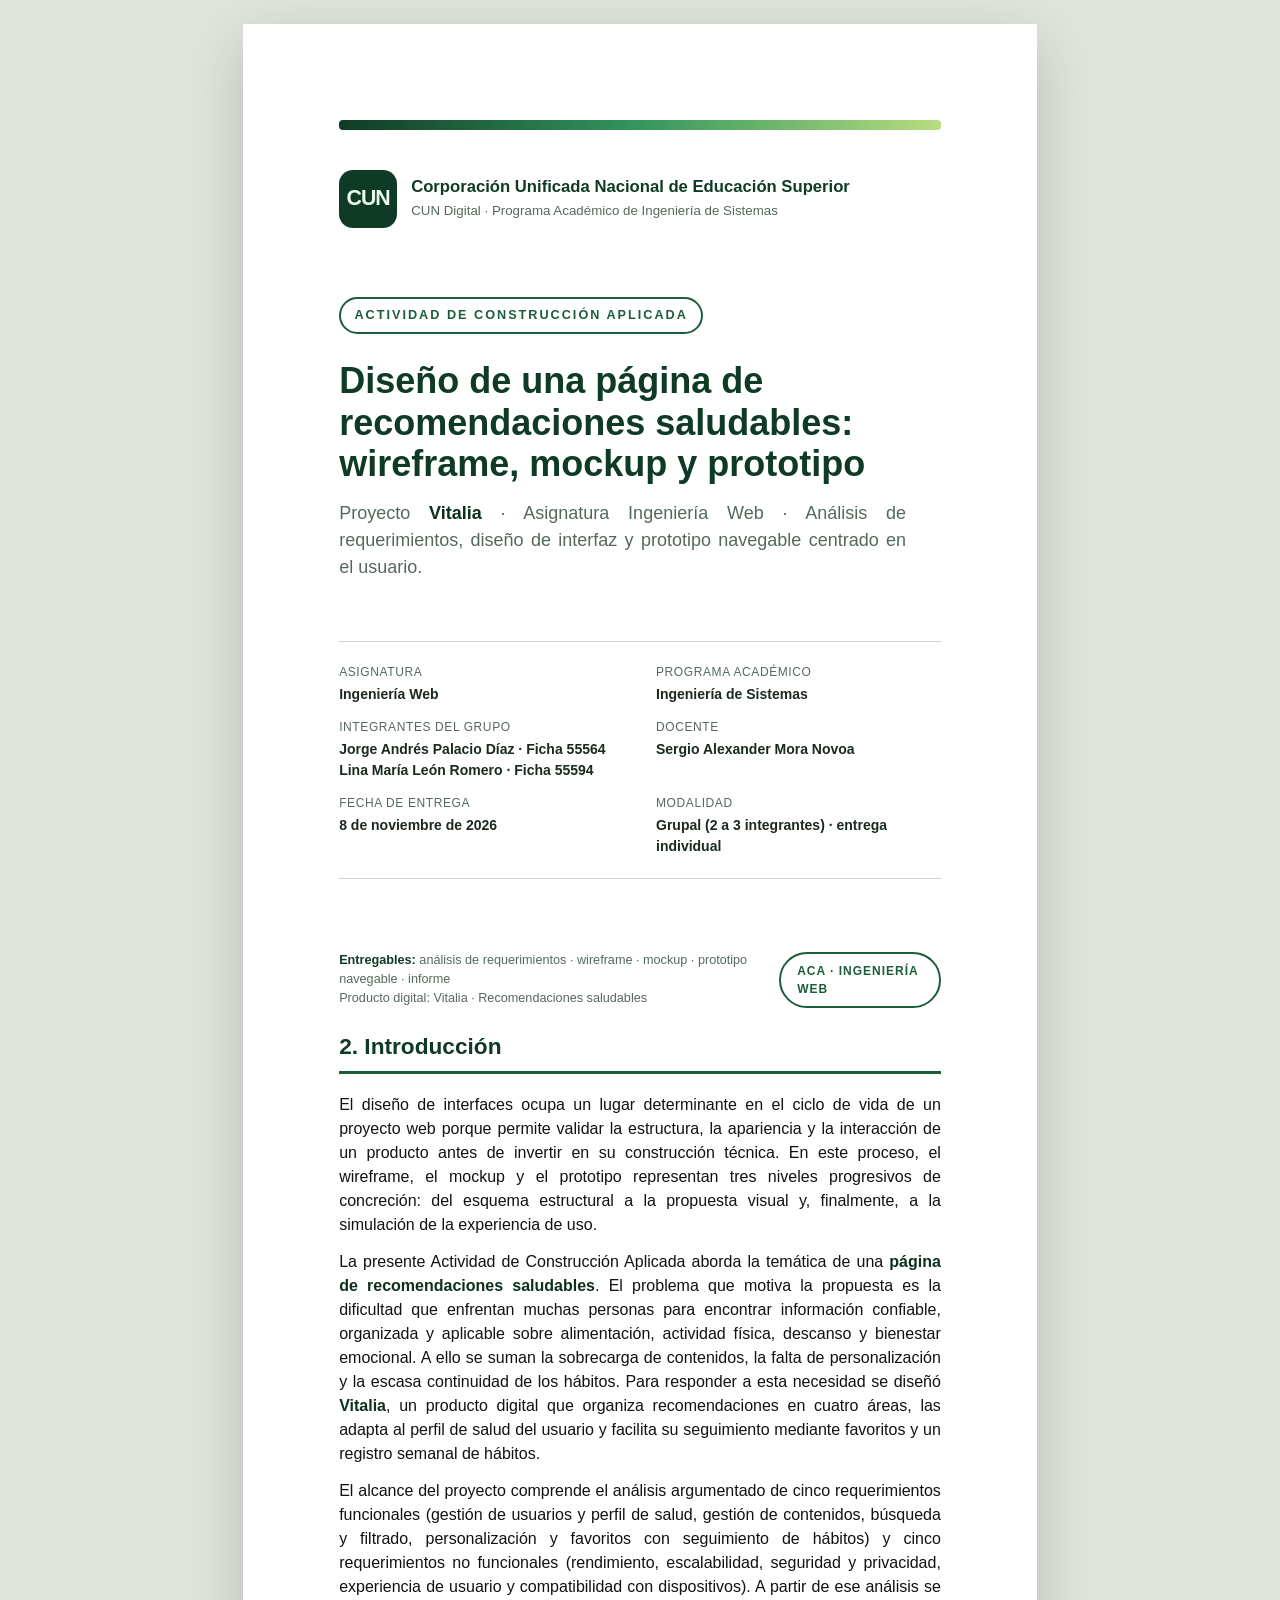
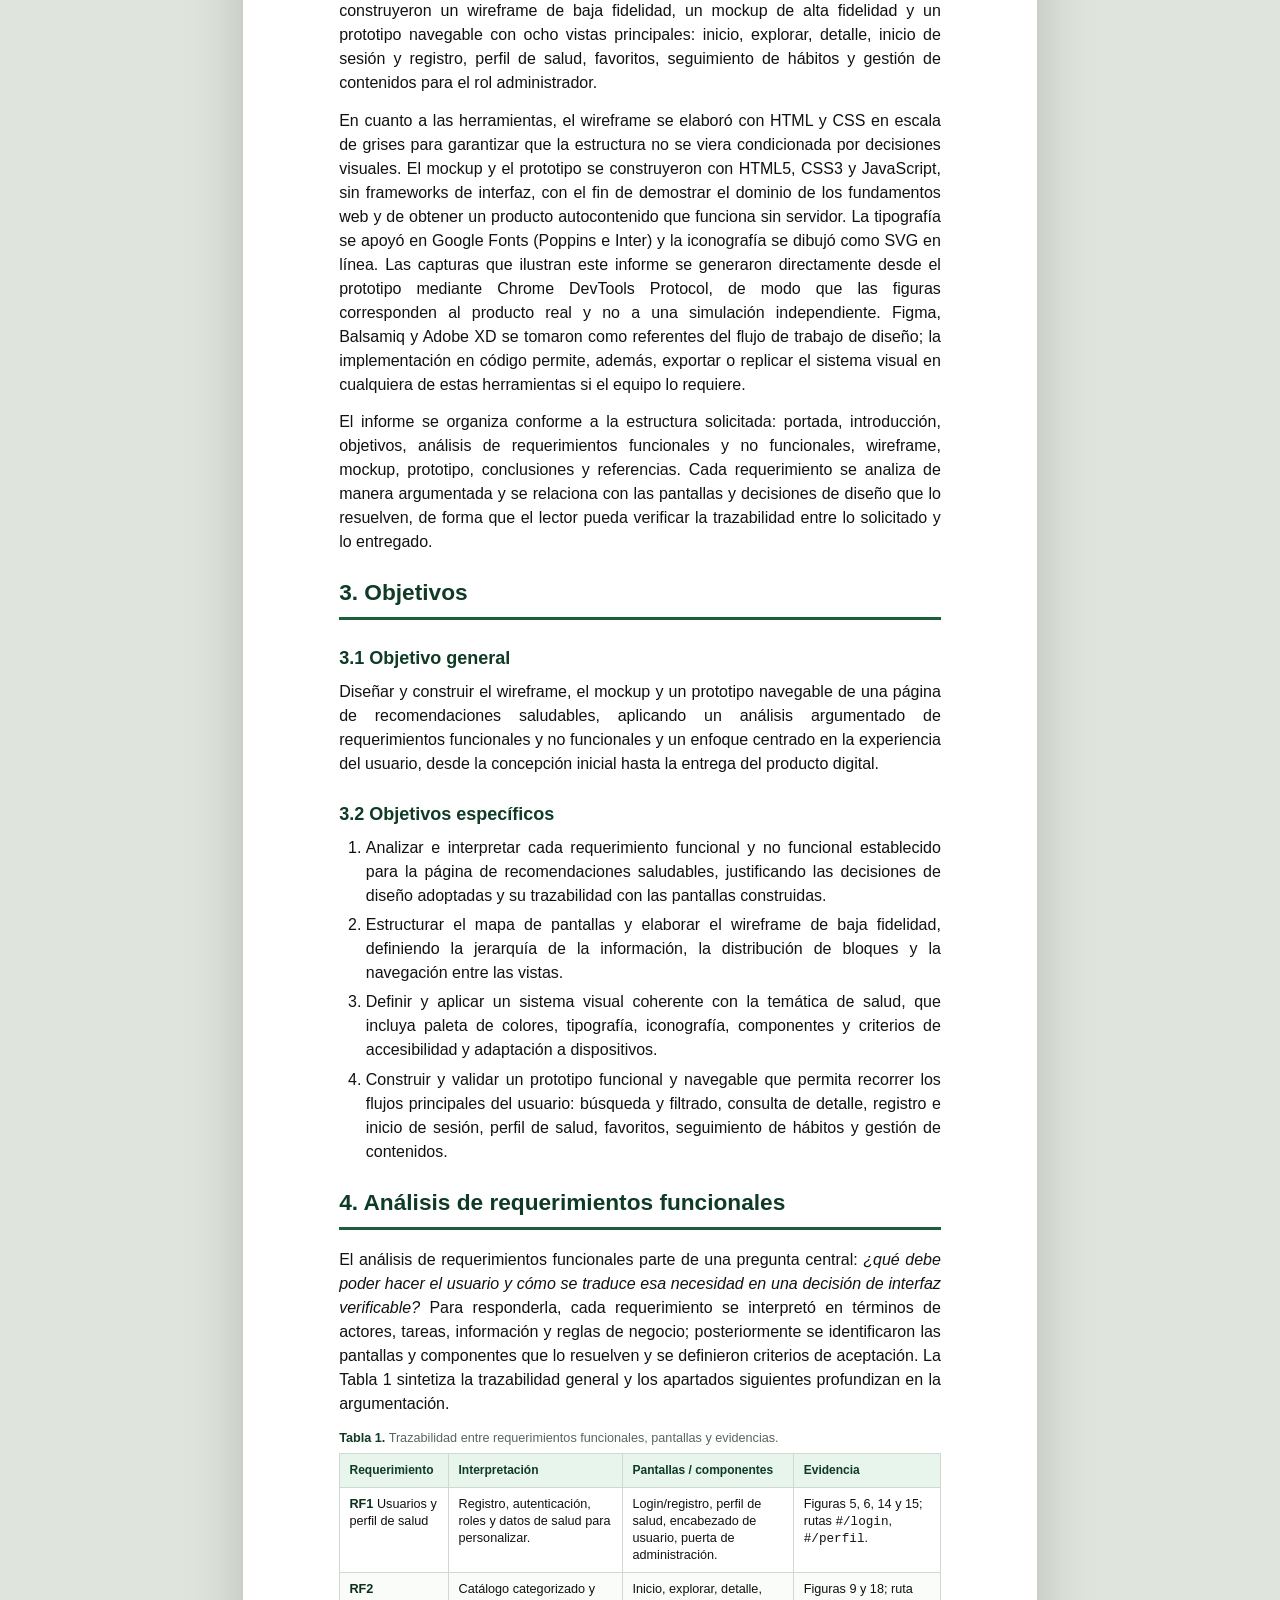
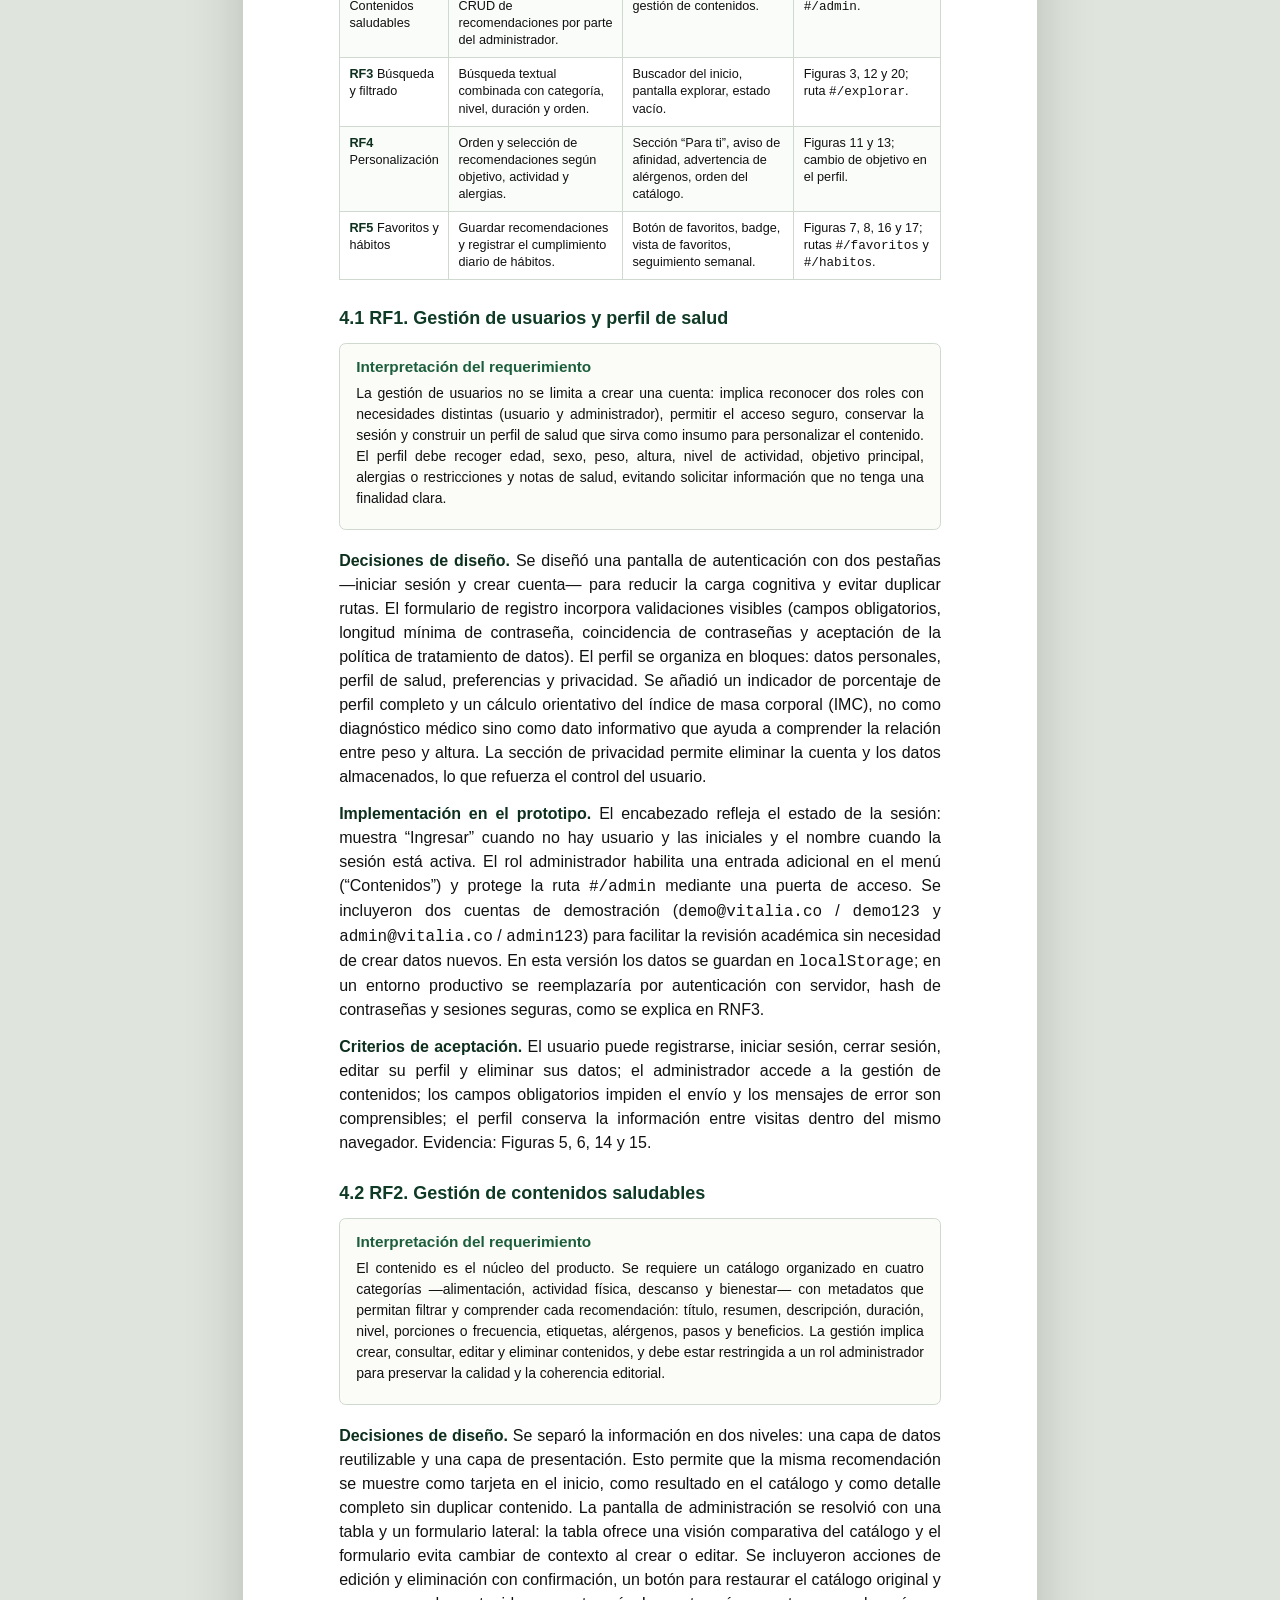
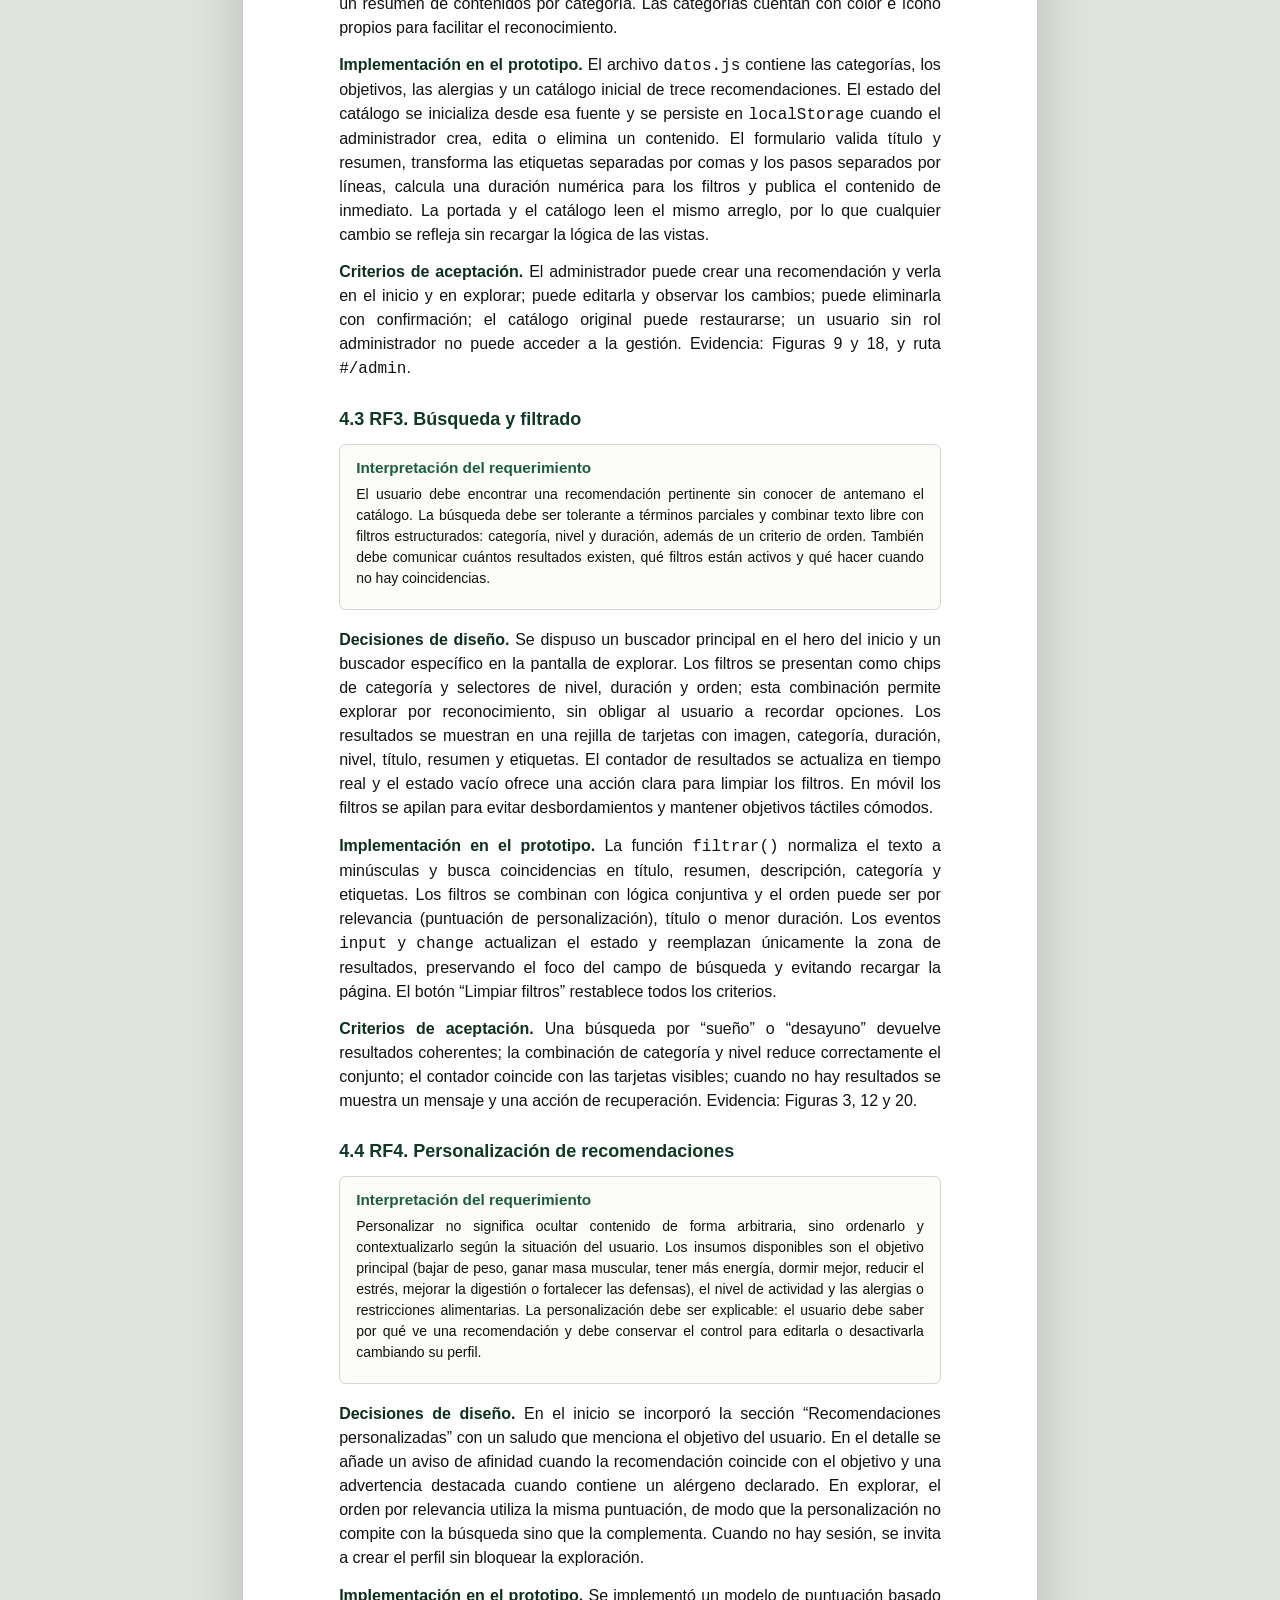
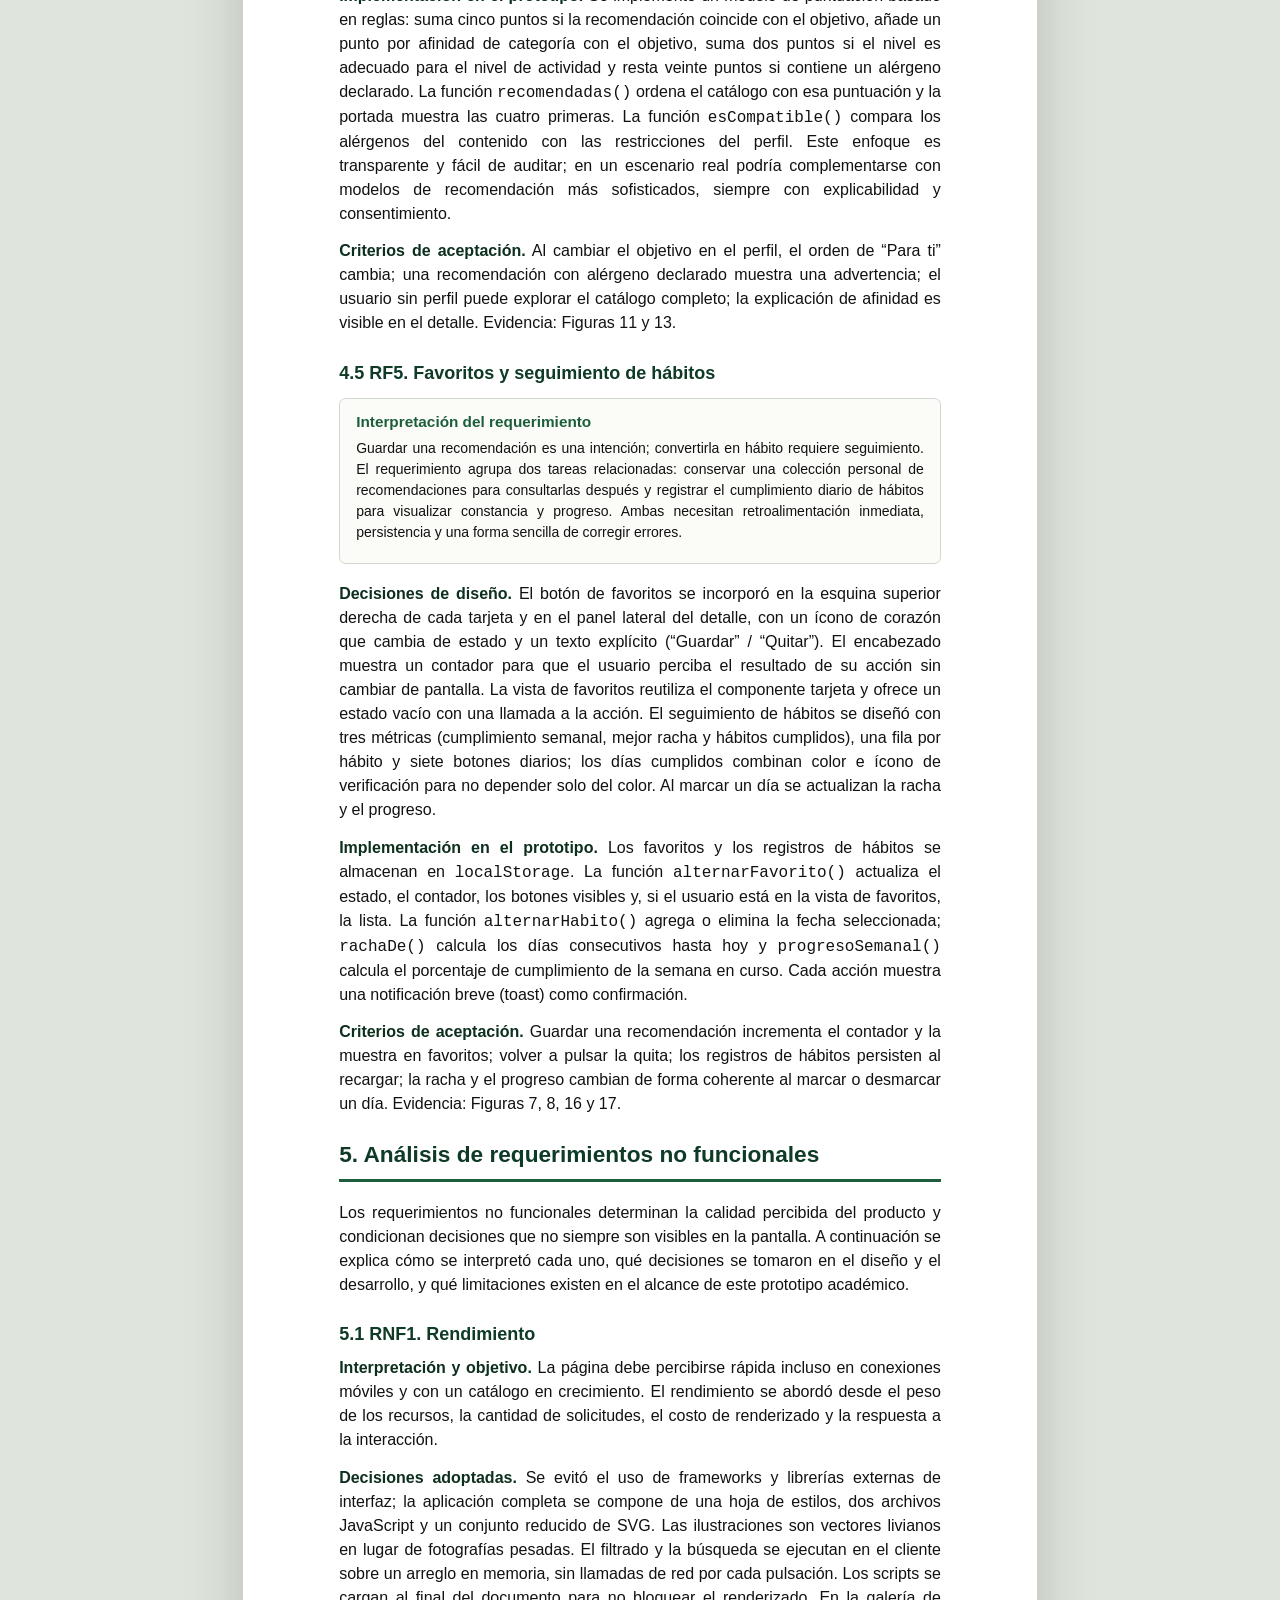
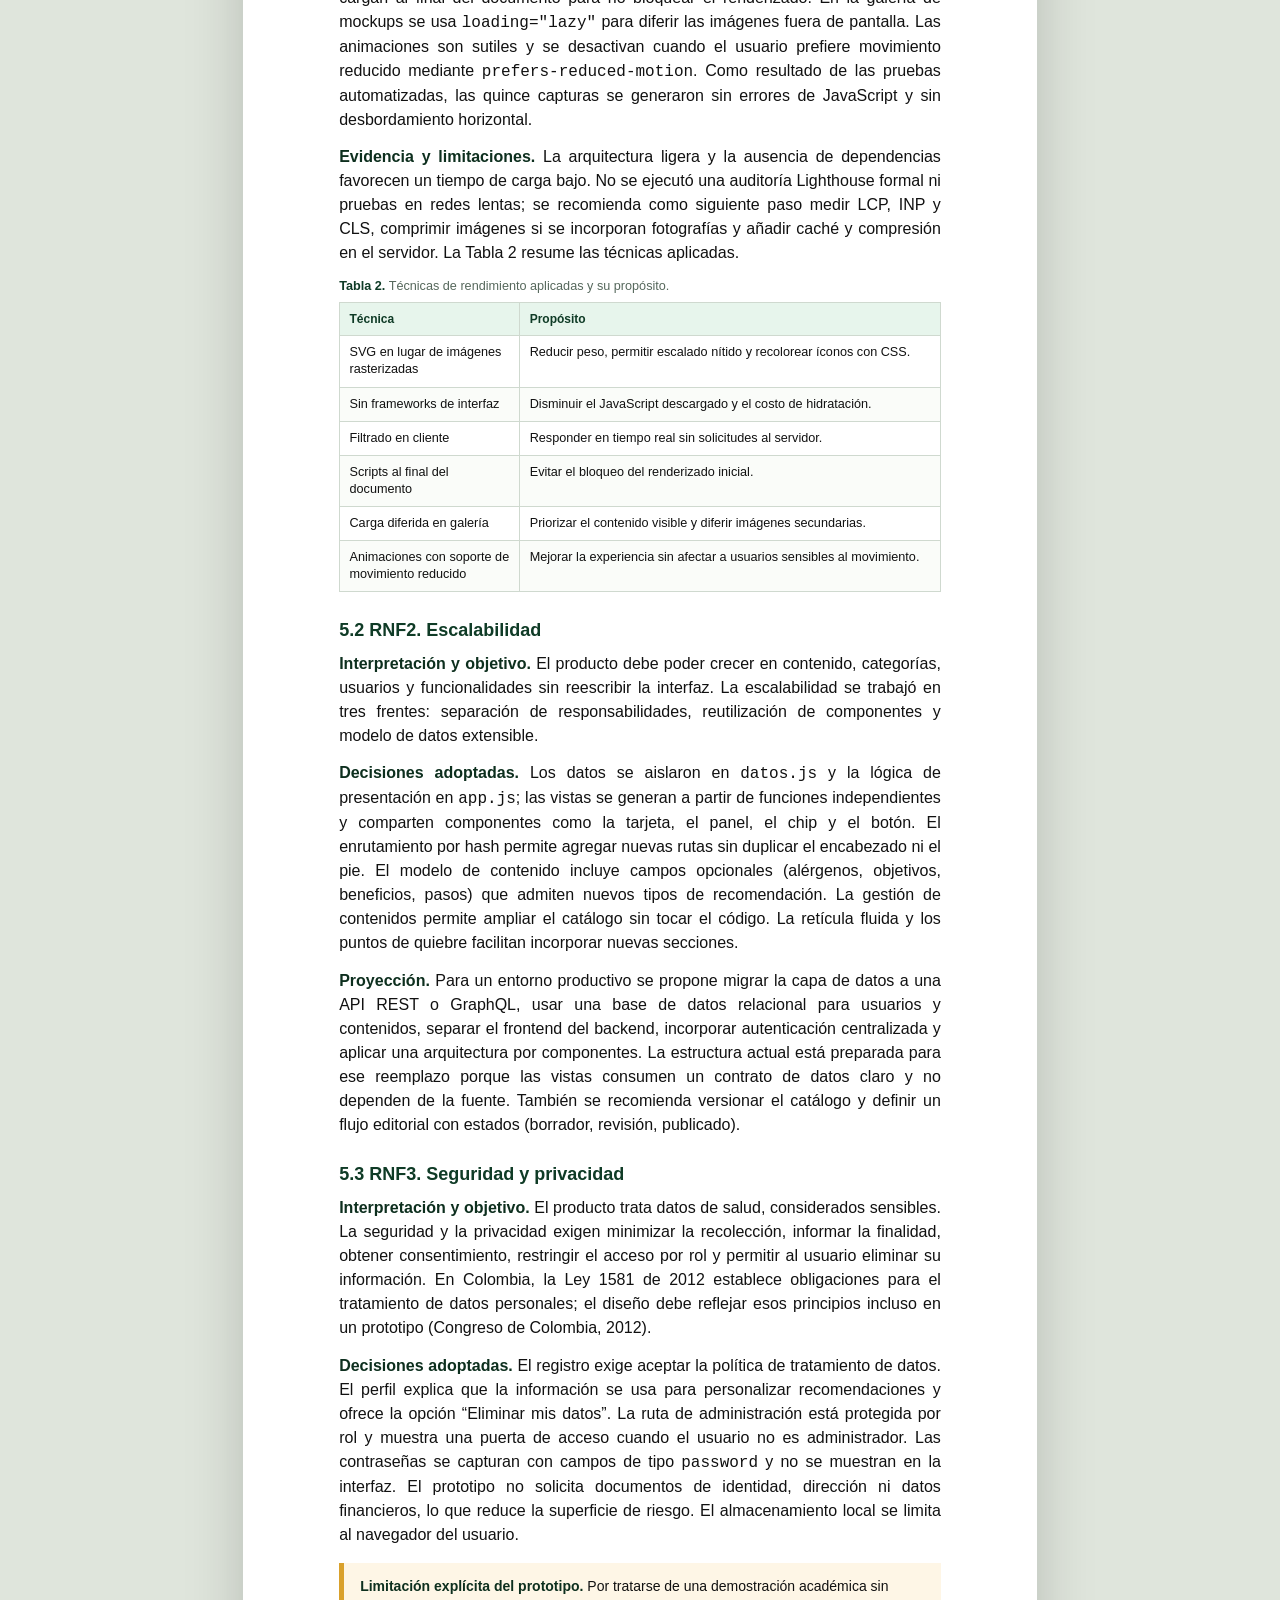
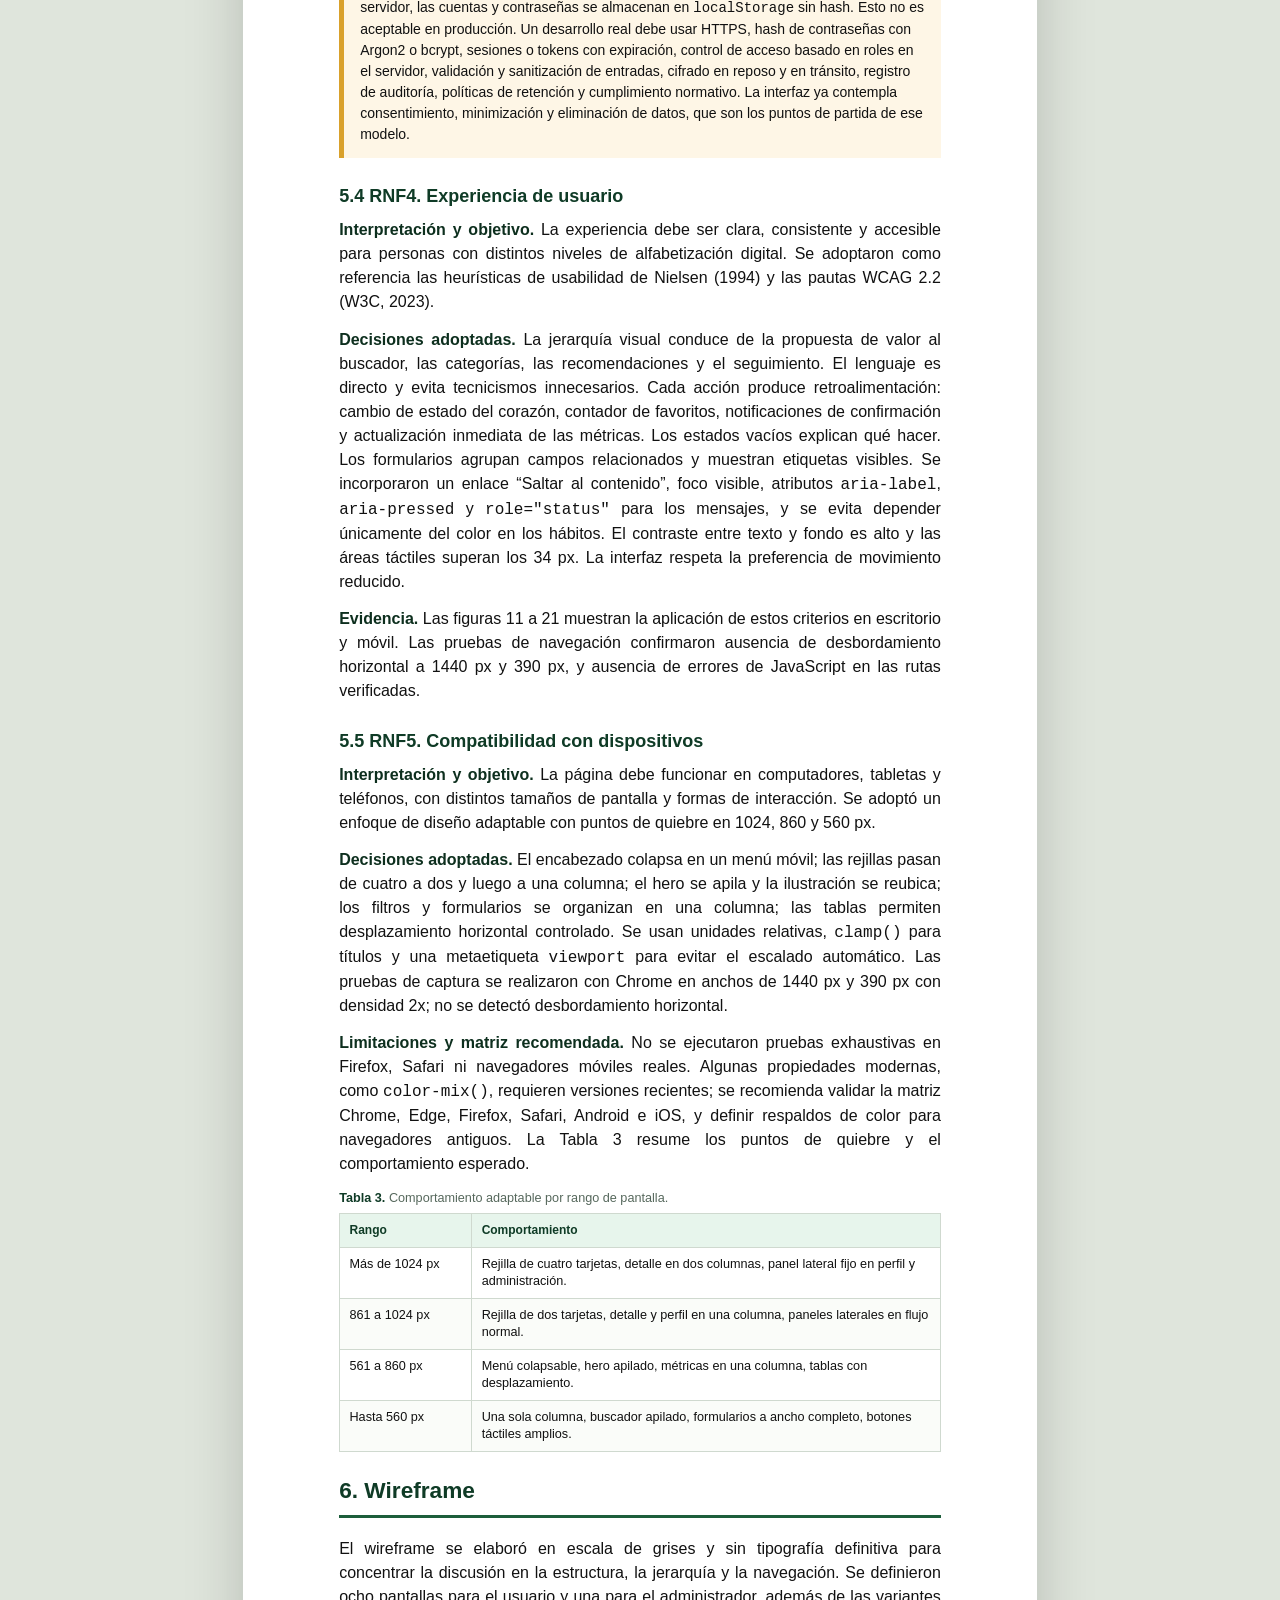
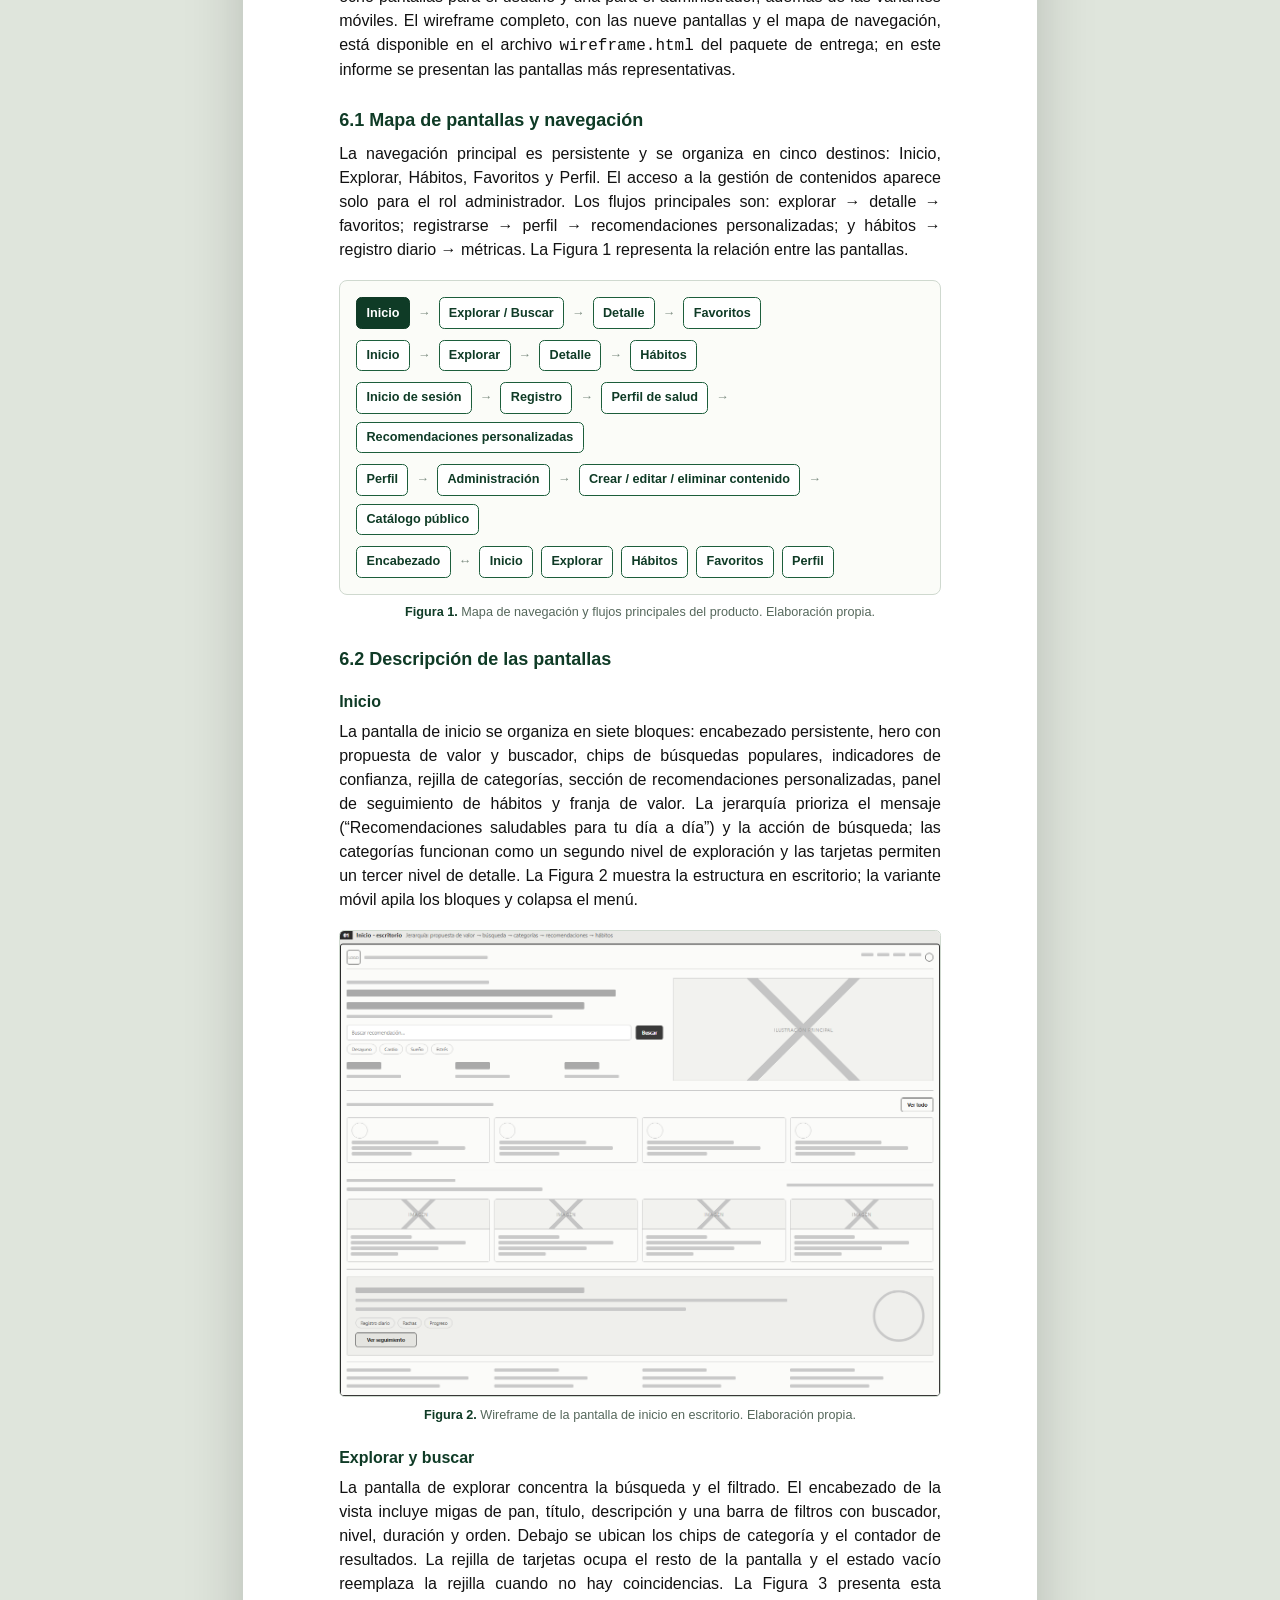
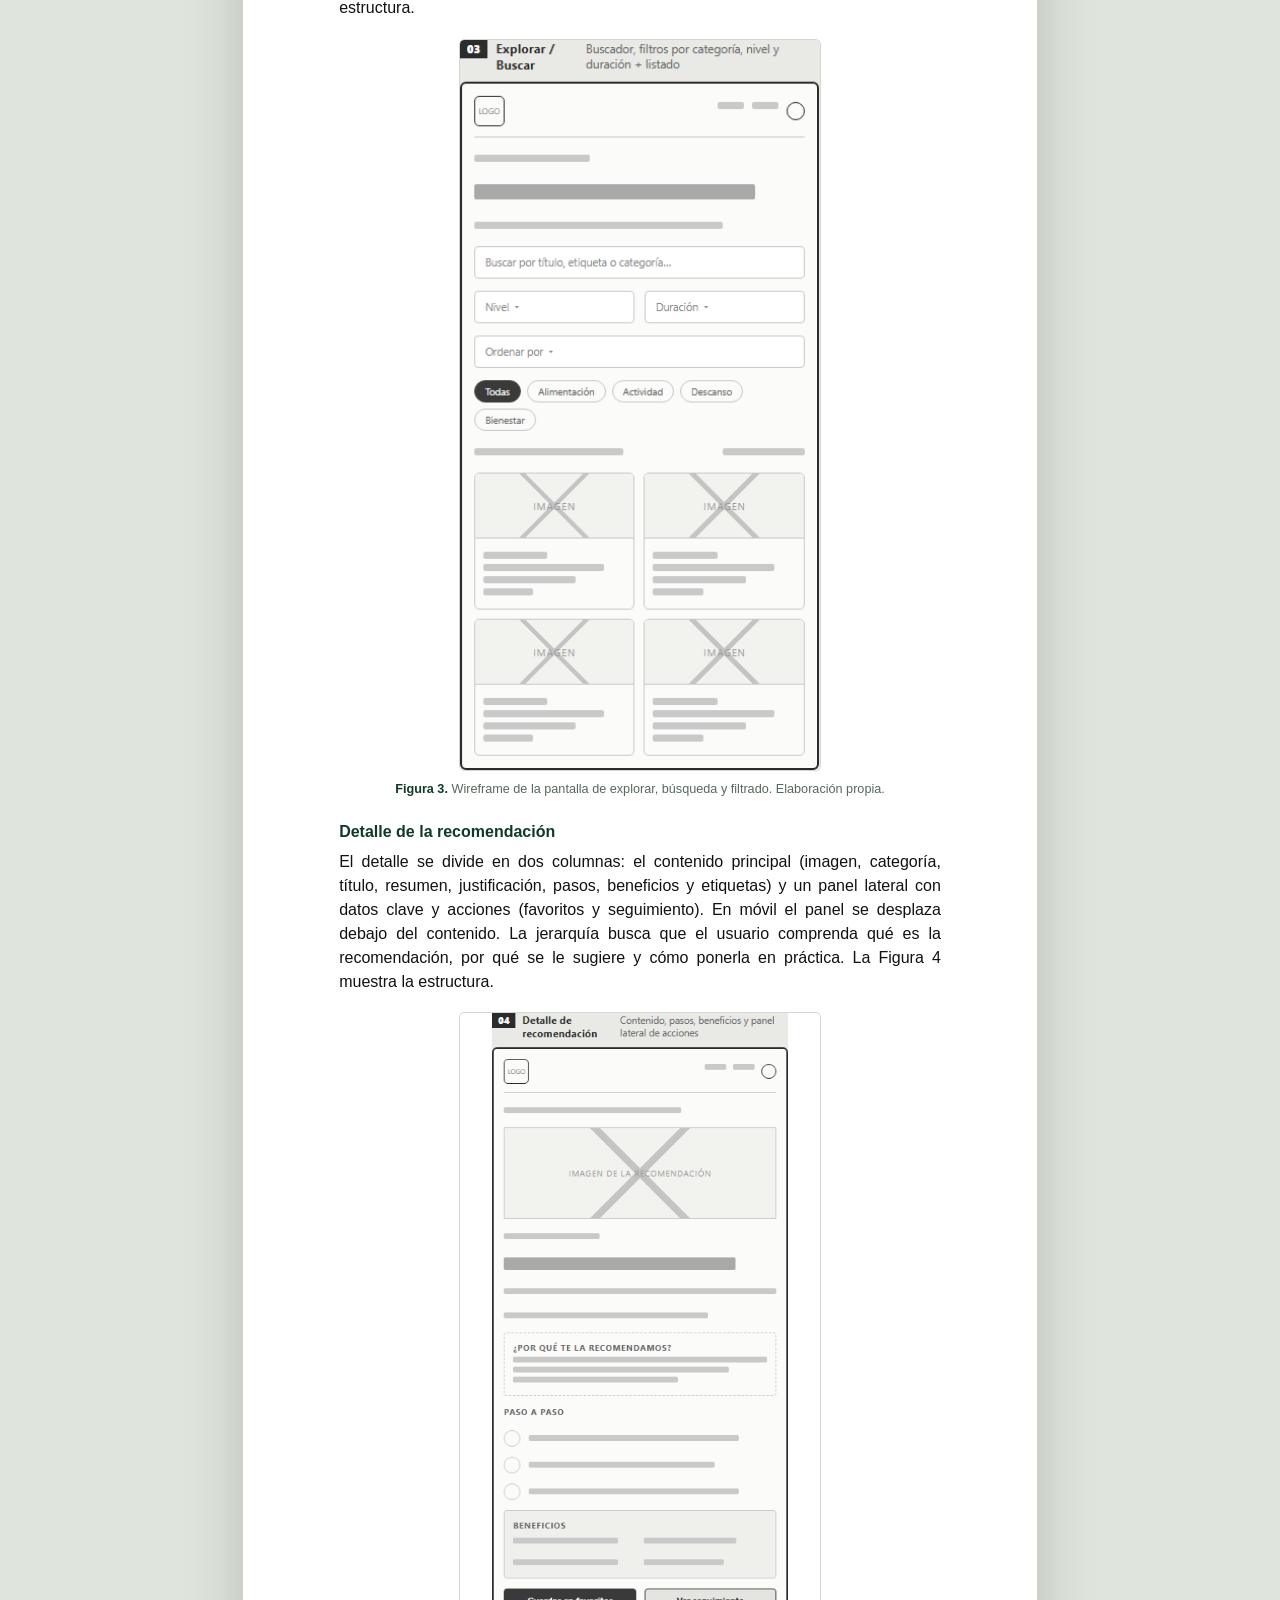
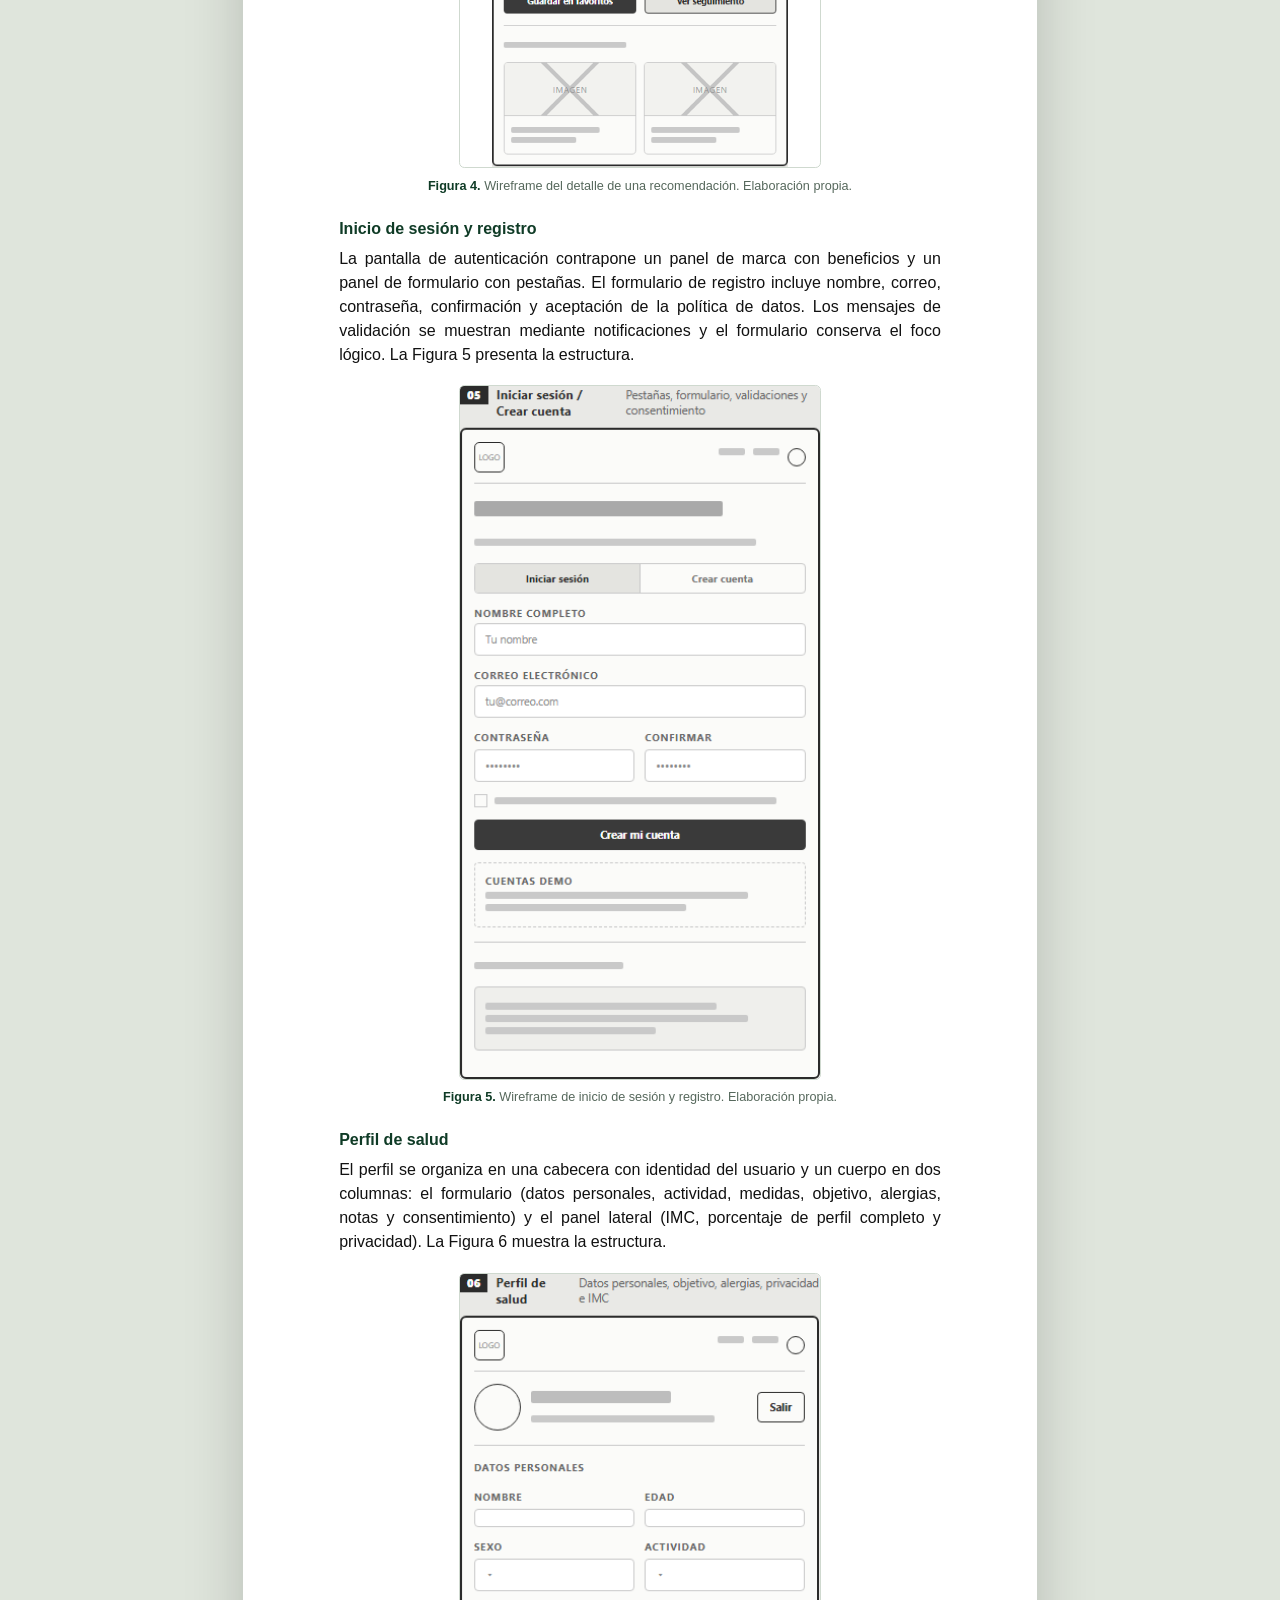
==== commit e5b91cec: "Agregar nombres de integrantes y docente al informe" ====
--- a/informe/informe.html
+++ b/informe/informe.html
@@ -127,8 +127,8 @@
     <dl class="portada__datos">
       <div><dt>Asignatura</dt><dd>Ingeniería Web</dd></div>
       <div><dt>Programa académico</dt><dd>Ingeniería de Sistemas</dd></div>
-      <div><dt>Integrantes del grupo</dt><dd>[Integrante 1]<br />[Integrante 2]<br />[Integrante 3]</dd></div>
-      <div><dt>Docente</dt><dd>[Nombre del docente]</dd></div>
+      <div><dt>Integrantes del grupo</dt><dd>Jorge Andrés Palacio Díaz · Ficha 55564<br />Lina María León Romero · Ficha 55594</dd></div>
+      <div><dt>Docente</dt><dd>Sergio Alexander Mora Novoa</dd></div>
       <div><dt>Fecha de entrega</dt><dd>8 de noviembre de 2026</dd></div>
       <div><dt>Modalidad</dt><dd>Grupal (2 a 3 integrantes) · entrega individual</dd></div>
     </dl>
@@ -496,7 +496,7 @@
       <p><strong>Prototipo navegable:</strong> <code>prototipo.html</code> (incluido en la carpeta <code>proyecto_vitalia</code> de la entrega). Se abre directamente en el navegador, sin servidor ni instalación.</p>
       <p><strong>Cuenta de usuario demo:</strong> <code>demo@vitalia.co</code> / <code>demo123</code>.<br />
       <strong>Cuenta de administrador demo:</strong> <code>admin@vitalia.co</code> / <code>admin123</code>.</p>
-      <p><strong>Publicación opcional:</strong> si se requiere un enlace web, la carpeta puede publicarse sin cambios en GitHub Pages, Netlify Drop o cualquier alojamiento estático; el prototipo no depende de backend. El enlace público se registraría aquí: <span style="color:#56685c">[agregar URL si se publica]</span>.</p>
+      <p><strong>Publicación:</strong> el proyecto está publicado en GitHub Pages y se puede abrir desde cualquier equipo con conexión a Internet: <code>https://jorgepalaciod.github.io/vitalia/</code>. El prototipo no depende de backend; el estado se conserva en el navegador.</p>
     </div>
     <p>El prototipo también se acompaña de la galería de mockups (<code>mockup.html</code>) y del wireframe (<code>wireframe.html</code>), de modo que el evaluador puede contrastar los tres niveles de concreción. Las Figuras 19 a 21 muestran la experiencia móvil; la navegación completa se verifica mejor abriendo el prototipo en el navegador.</p>
 
